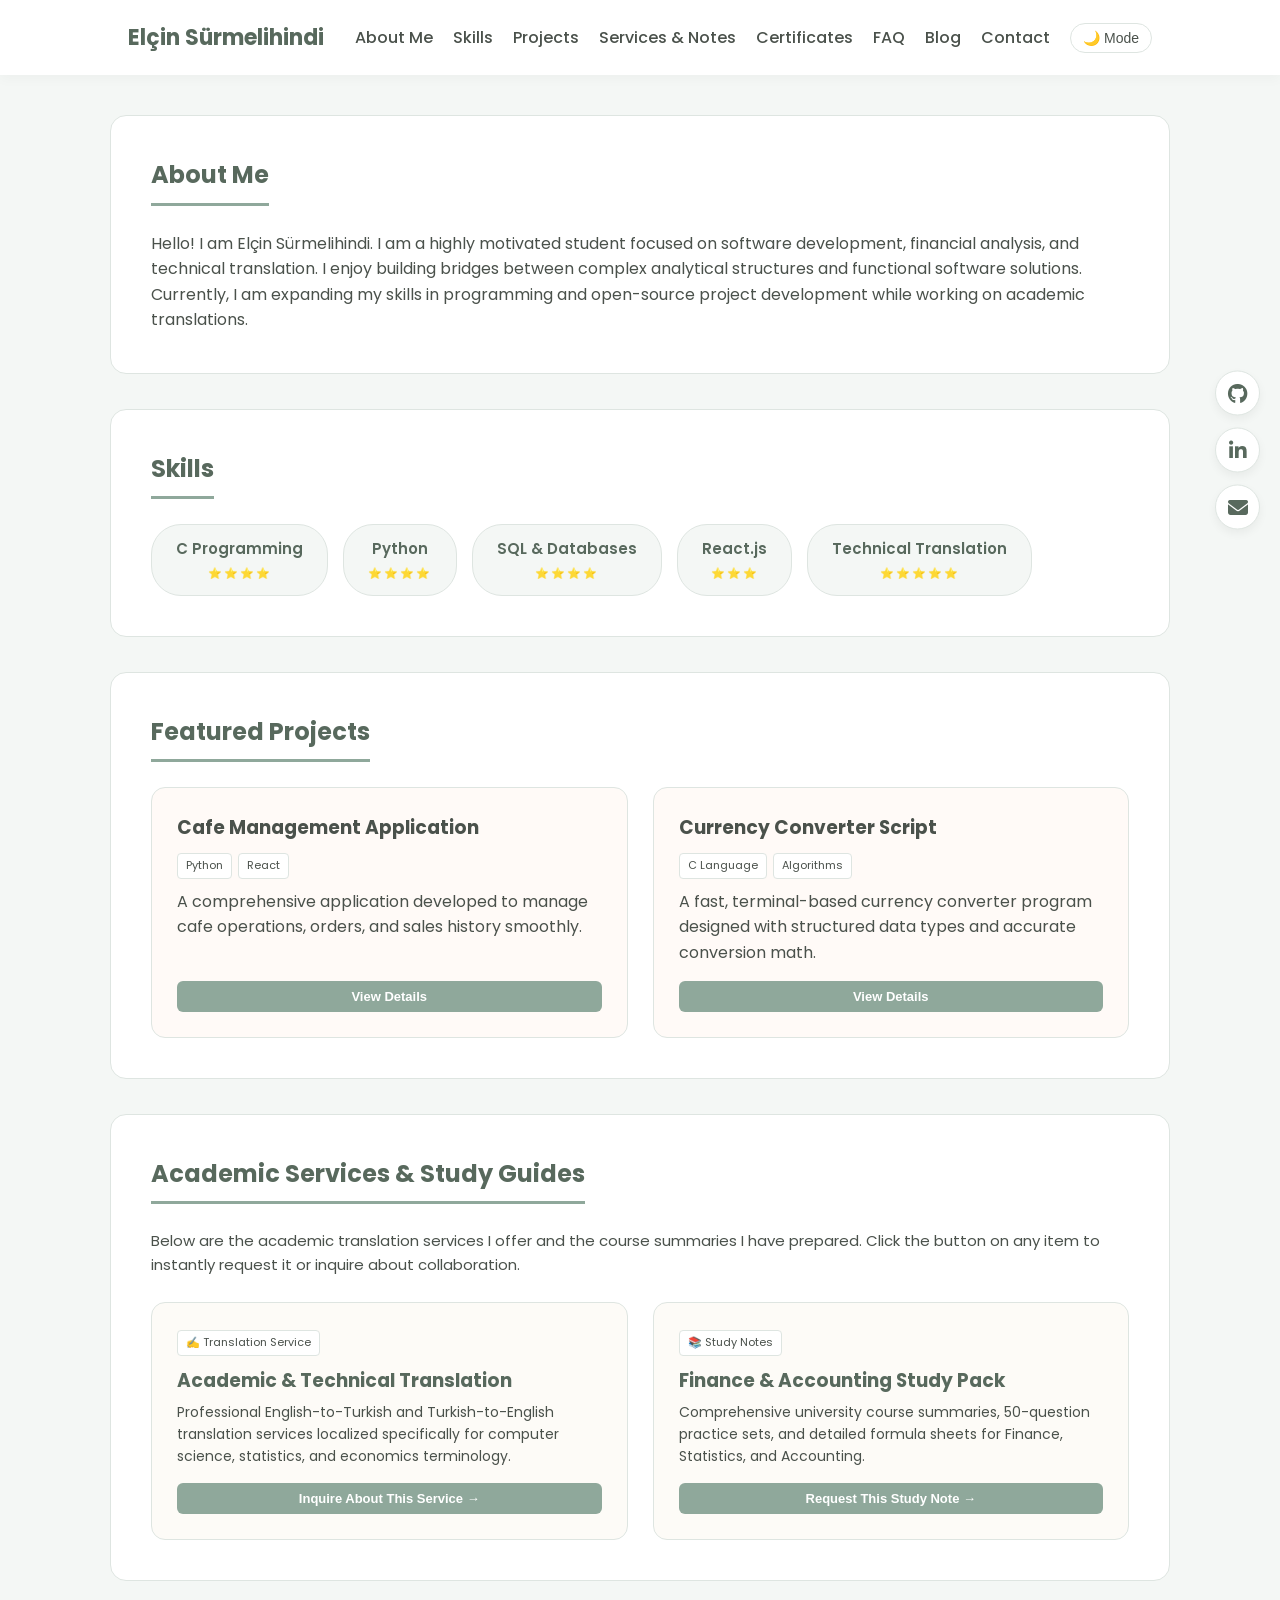
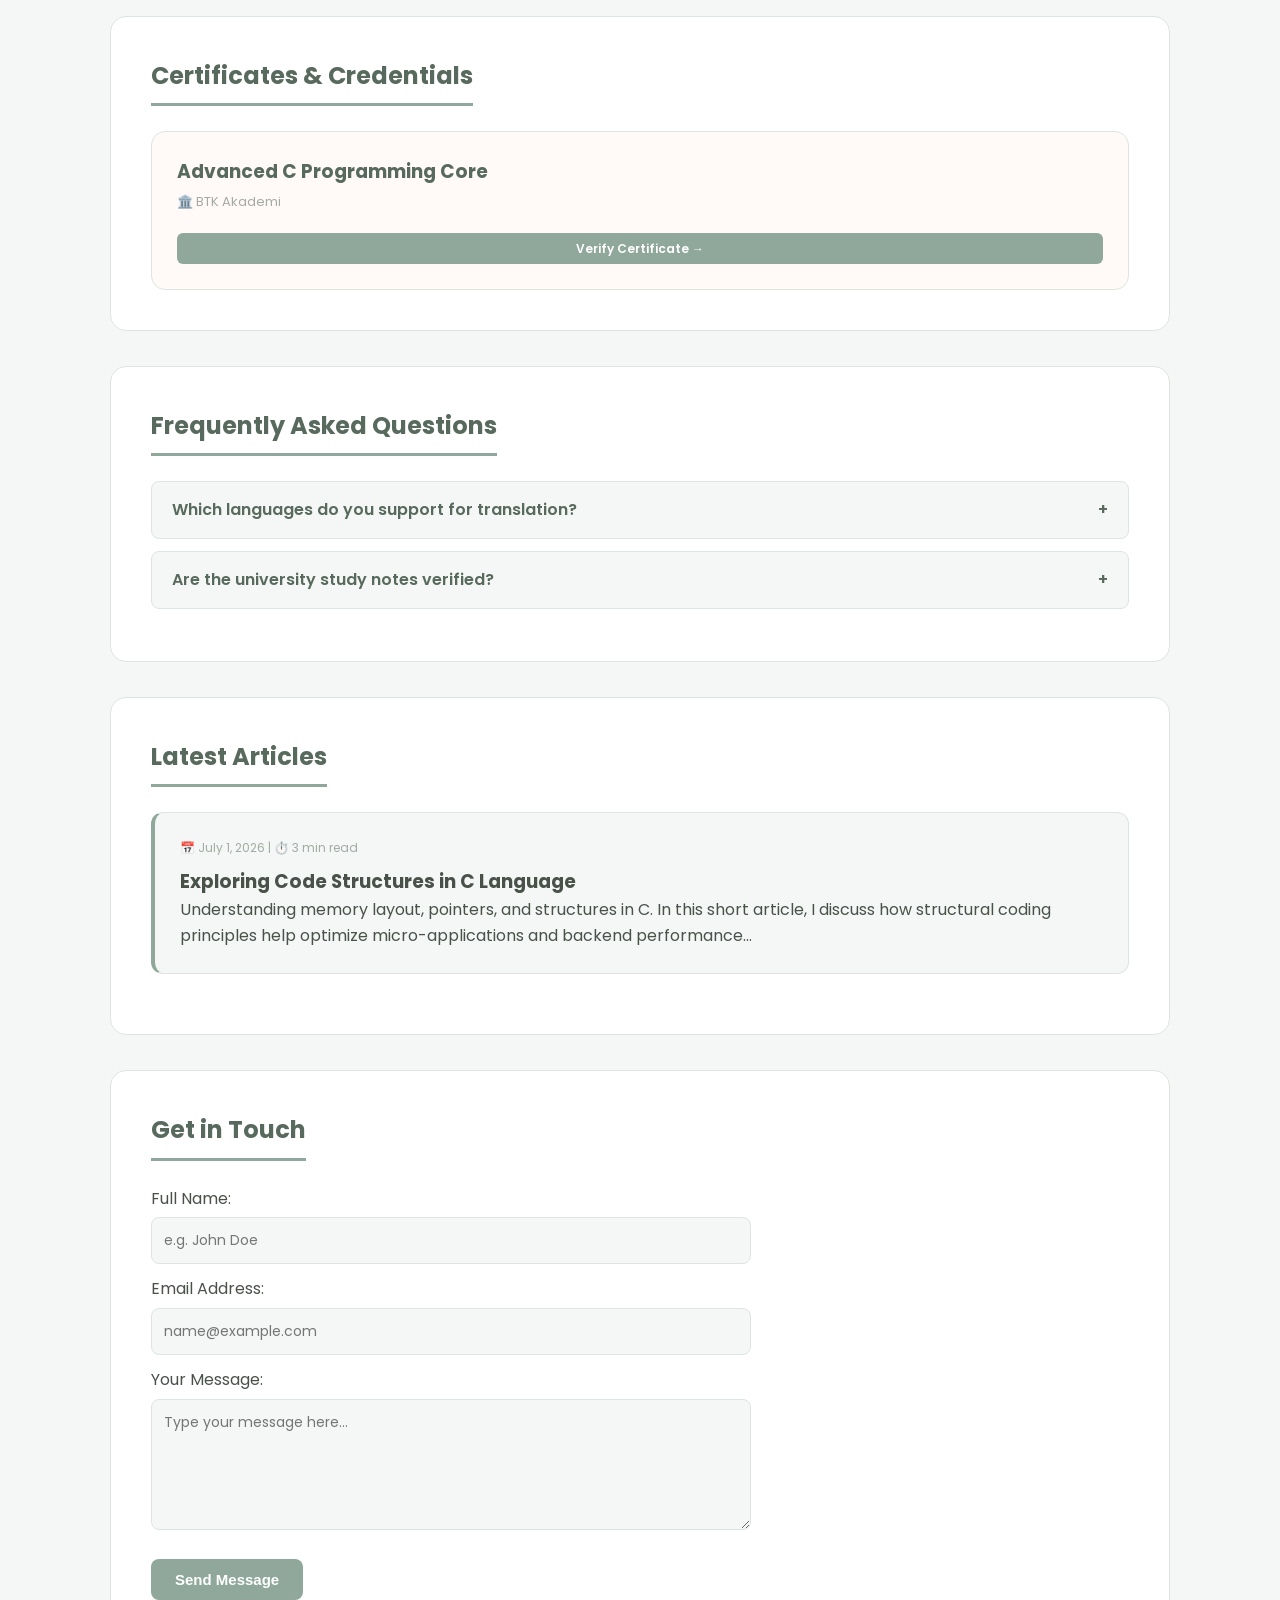
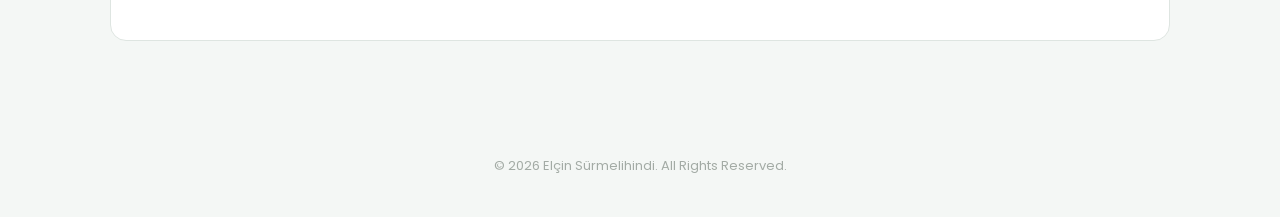
==== index.html @ 61185720 "Add files via upload" ====
<!DOCTYPE html>
<html lang="en">
<head>
    <meta charset="UTF-8">
    <meta name="viewport" content="width=device-width, initial-scale=1.0">
    <title>Elçin Sürmelihindi | Professional Portfolio</title>
    <link rel="stylesheet" href="https://cdnjs.cloudflare.com/ajax/libs/font-awesome/6.4.0/css/all.min.css">
    <link rel="stylesheet" href="style.css">
</head>
<body>

    <!-- 🌐 STICKY FLOATING SOCIAL BAR -->
    <div class="sticky-social-bar">
        <a href="https://github.com/eesurmelihindi" target="_blank" class="social-icon-btn" title="GitHub">
            <i class="fab fa-github"></i>
        </a>
        <a href="https://linkedin.com" target="_blank" class="social-icon-btn" title="LinkedIn">
            <i class="fab fa-linkedin-in"></i>
        </a>
        <a href="#contact" class="social-icon-btn" title="Email">
            <i class="fas fa-envelope"></i>
        </a>
    </div>

    <header>
        <h1>Elçin Sürmelihindi</h1>
        <nav>
            <ul>
                <li><a href="#about">About Me</a></li>
                <li><a href="#skills">Skills</a></li>
                <li><a href="#portfolio">Projects</a></li>
                <li><a href="#academic-services">Services & Notes</a></li>
                <li><a href="#certificates">Certificates</a></li>
                <li><a href="#faq">FAQ</a></li>
                <li><a href="#blog">Blog</a></li>
                <li><a href="#contact">Contact</a></li>
                <li><button id="themeToggle" class="theme-toggle-btn">🌙 Mode</button></li>
            </ul>
        </nav>
    </header>

    <main>
        <!-- ABOUT ME -->
        <section id="about">
            <h2>About Me</h2>
            <p>
                Hello! I am Elçin Sürmelihindi. I am a highly motivated student focused on software development, financial analysis, and technical translation. I enjoy building bridges between complex analytical structures and functional software solutions. Currently, I am expanding my skills in programming and open-source project development while working on academic translations.
            </p>
        </section>

        <!-- SKILLS -->
        <section id="skills">
            <h2>Skills</h2>
            <div class="skills-container">
                <div class="skill-card"><span>C Programming</span><span style="display:block; font-size: 11px; margin-top: 4px; letter-spacing: 2px;">⭐⭐⭐⭐</span></div>
                <div class="skill-card"><span>Python</span><span style="display:block; font-size: 11px; margin-top: 4px; letter-spacing: 2px;">⭐⭐⭐⭐</span></div>
                <div class="skill-card"><span>SQL & Databases</span><span style="display:block; font-size: 11px; margin-top: 4px; letter-spacing: 2px;">⭐⭐⭐⭐</span></div>
                <div class="skill-card"><span>React.js</span><span style="display:block; font-size: 11px; margin-top: 4px; letter-spacing: 2px;">⭐⭐⭐</span></div>
                <div class="skill-card"><span>Technical Translation</span><span style="display:block; font-size: 11px; margin-top: 4px; letter-spacing: 2px;">⭐⭐⭐⭐⭐</span></div>
            </div>
        </section>

        <!-- PROJECTS (REAL & STATIC) -->
        <section id="portfolio">
            <h2>Featured Projects</h2>
            <div class="portfolio-grid">
                
                <!-- PROJECT 1: CAFE MANAGEMENT -->
                <div class="project-card">
                    <div>
                        <h3>Cafe Management Application</h3>
                        <div class="project-tags">
                            <span class="tag">Python</span>
                            <span class="tag">React</span>
                        </div>
                        <p>A comprehensive application developed to manage cafe operations, orders, and sales history smoothly.</p>
                    </div>
                    <button class="view-btn" onclick="openProjectDetails('Cafe Management Application', 'This project is a full-stack cafe management system (kafe_proje). It tracks live table orders, processes billing, and generates daily sales reports using React for the interface and Python for the logic.', 'Python, React', 'https://github.com/eesurmelihindi')">View Details</button>
                </div>

                <!-- PROJECT 2: CURRENCY CONVERTER -->
                <div class="project-card">
                    <div>
                        <h3>Currency Converter Script</h3>
                        <div class="project-tags">
                            <span class="tag">C Language</span>
                            <span class="tag">Algorithms</span>
                        </div>
                        <p>A fast, terminal-based currency converter program designed with structured data types and accurate conversion math.</p>
                    </div>
                    <button class="view-btn" onclick="openProjectDetails('Currency Converter Script', 'A pure C application created to handle currency exchange conversions efficiently. It processes user requests with high statistical accuracy using clear algorithmic logic.', 'C Language, Algorithms', 'https://github.com/eesurmelihindi')">View Details</button>
                </div>

                <!-- 💡 NEW PROJECTS CAN BE ADDED RIGHT HERE BY COPY-PASTING A CARD -->

            </div>
        </section>

        <!-- ACADEMIC SERVICES & STUDY NOTES -->
        <section id="academic-services">
            <h2>Academic Services & Study Guides</h2>
            <p style="margin-bottom: 25px; color: var(--text-color); font-size: 15px;">
                Below are the academic translation services I offer and the course summaries I have prepared. Click the button on any item to instantly request it or inquire about collaboration.
            </p>
            <div class="services-grid">
                
                <!-- SERVICE 1 -->
                <div class="service-card">
                    <div>
                        <span class="tag" style="background:var(--card-bg); margin-bottom:10px; display:inline-block;">✍️ Translation Service</span>
                        <h3>Academic & Technical Translation</h3>
                        <p style="font-size:14px; margin-top:5px;">Professional English-to-Turkish and Turkish-to-English translation services localized specifically for computer science, statistics, and economics terminology.</p>
                    </div>
                    <button class="view-btn" onclick="requestService('Academic & Technical Translation', 'translation')">Inquire About This Service →</button>
                </div>

                <!-- SERVICE 2 -->
                <div class="service-card">
                    <div>
                        <span class="tag" style="background:var(--card-bg); margin-bottom:10px; display:inline-block;">📚 Study Notes</span>
                        <h3>Finance & Accounting Study Pack</h3>
                        <p style="font-size:14px; margin-top:5px;">Comprehensive university course summaries, 50-question practice sets, and detailed formula sheets for Finance, Statistics, and Accounting.</p>
                    </div>
                    <button class="view-btn" onclick="requestService('Finance & Accounting Study Pack', 'notes')">Request This Study Note →</button>
                </div>

            </div>
        </section>

        <!-- CERTIFICATES -->
        <section id="certificates">
            <h2>Certificates & Credentials</h2>
            <div class="certificates-grid">
                <div class="cert-card">
                    <div>
                        <h3>Advanced C Programming Core</h3>
                        <div class="cert-info">🏛️ BTK Akademi</div>
                    </div>
                    <a href="https://github.com" target="_blank" class="action-link" style="font-size:12px; padding:6px 12px; margin-top:10px;">Verify Certificate →</a>
                </div>
            </div>
        </section>

        <!-- FAQ SECTION -->
        <section id="faq">
            <h2>Frequently Asked Questions</h2>
            <div class="faq-container">
                <div class="faq-item">
                    <div class="faq-question" onclick="toggleFaq(this)">
                        <span>Which languages do you support for translation?</span>
                        <span class="faq-icon">+</span>
                    </div>
                    <div class="faq-answer">
                        I specialize in academic and technical translations between English and Turkish, ensuring proper terminology for reports, summaries, and code localization.
                    </div>
                </div>
                <div class="faq-item">
                    <div class="faq-question" onclick="toggleFaq(this)">
                        <span>Are the university study notes verified?</span>
                        <span class="faq-icon">+</span>
                    </div>
                    <div class="faq-answer">
                        Yes! All study guides and comprehensive 50-question practice sets are thoroughly prepared and cross-referenced directly from official curriculum courses like Finance, Statistics, and History.
                    </div>
                </div>
            </div>
        </section>

        <!-- BLOG SECTION -->
        <section id="blog">
            <h2>Latest Articles</h2>
            <div id="blogContainer">
                
                <!-- BLOG POST 1 -->
                <article>
                    <div class="blog-meta">📅 July 1, 2026 | ⏱️ 3 min read</div>
                    <h3>Exploring Code Structures in C Language</h3>
                    <p>Understanding memory layout, pointers, and structures in C. In this short article, I discuss how structural coding principles help optimize micro-applications and backend performance...</p>
                </article>

                <!-- 💡 NEW BLOG ARTICLES CAN BE ADDED HERE AS AN <article> TO SHOW LIVE TO EVERYONE -->

            </div> 
        </section>

        <!-- CONTACT FORM -->
        <section id="contact">
            <h2>Get in Touch</h2>
            <!-- ⚠️ REMEMBER TO PASTE YOUR REAL FORMSPREE LINK IN THE ACTION BELOW -->
            <form action="https://formspree.io/f/mvzjwzay" method="POST" style="max-width: 600px;">
                <div style="margin-bottom: 12px;">
                    <label>Full Name:</label>
                    <input type="text" name="name" required placeholder="e.g. John Doe">
                </div>
                <div style="margin-bottom: 12px;">
                    <label>Email Address:</label>
                    <input type="email" name="_replyto" required placeholder="name@example.com" style="width:100%; padding:12px; border:1px solid var(--border-color); border-radius:8px; background:var(--bg-color); color:var(--text-color);">
                </div>
                <div style="margin-bottom: 12px;">
                    <label>Your Message:</label>
                    <textarea id="contactMessage" name="message" rows="5" required placeholder="Type your message here..."></textarea>
                </div>
                <button type="submit" style="background-color: var(--accent-color); color: white; border: none; padding: 12px 24px; font-size: 15px; font-weight: 600; border-radius: 8px; cursor: pointer; margin-top: 10px;">Send Message</button>
            </form>
        </section>
    </main>

    <!-- POP-UP MODAL CONTAINER -->
    <div id="projectModal" class="modal">
        <div class="modal-content">
            <span class="close-modal" id="closeModal">&times;</span>
            <h2 id="modalTitle" style="border:none; margin-bottom:10px;">Project Title</h2>
            <div id="modalTags" class="project-tags" style="margin-bottom:15px;"></div>
            <p id="modalDesc" style="margin-bottom:20px; white-space: pre-wrap;">Description...</p>
            <div id="modalLinkContainer"></div>
        </div>
    </div>

    <footer>
        <p>&copy; 2026 Elçin Sürmelihindi. All Rights Reserved.</p>
    </footer>

    <script>
        // Theme Engine
        const themeToggle = document.getElementById('themeToggle');
        if (localStorage.getItem('theme') === 'dark') {
            document.documentElement.setAttribute('data-theme', 'dark');
            themeToggle.innerText = "☀️ Mode";
        }
        themeToggle.addEventListener('click', () => {
            let currentTheme = document.documentElement.getAttribute('data-theme');
            if (currentTheme === 'dark') {
                document.documentElement.removeAttribute('data-theme');
                localStorage.setItem('theme', 'light');
                themeToggle.innerText = "🌙 Mode";
            } else {
                document.documentElement.setAttribute('data-theme', 'dark');
                localStorage.setItem('theme', 'dark');
                themeToggle.innerText = "☀️ Mode";
            }
        });

        // FAQ Toggle Engine
        window.toggleFaq = function(element) { element.parentElement.classList.toggle('active'); };

        // Contact Form Autofiller & Scroll
        window.requestService = function(title, type) {
            const messageInput = document.getElementById('contactMessage');
            if (type === 'translation') {
                messageInput.value = `Hi Elçin,\n\nI am reaching out regarding your professional translation service: "${title}". I would like to get more information about availability and collaboration details.`;
            } else {
                messageInput.value = `Hi Elçin,\n\nI am interested in your university study notes for "${title}". Could you please share the access details or the study set file with me?`;
            }
            document.getElementById('contact').scrollIntoView({ behavior: 'smooth' });
        };

        // Modal View Details Trigger
        window.openProjectDetails = function(title, desc, tech, link) {
            document.getElementById('modalTitle').innerText = title;
            document.getElementById('modalDesc').innerText = desc;
            document.getElementById('modalTags').innerHTML = tech ? tech.split(',').map(t => `<span class="tag">${t.trim()}</span>`).join('') : '';
            document.getElementById('modalLinkContainer').innerHTML = link ? `<a href="${link}" target="_blank" class="action-link">View Source on GitHub →</a>` : '';
            document.getElementById('projectModal').style.display = 'flex';
        };

        document.getElementById('closeModal').onclick = function() { document.getElementById('projectModal').style.display = 'none'; };
        window.onclick = function(e) { if (e.target === document.getElementById('projectModal')) { document.getElementById('projectModal').style.display = 'none'; } };
    </script>
</body>
</html>
---- style.css ----
/* ==========================================
   1. GLOBAL STYLES & VARIABLES
   ========================================== */
   @import url('https://fonts.googleapis.com/css2?family=Poppins:wght@300;400;500;600;700&display=swap');

   :root {
       --bg-color: #f4f7f5;
       --card-bg: #ffffff;
       --text-color: #4a514b;
       --title-color: #58695d;
       --accent-color: #8fa89b;
       --accent-hover: #769284;
       --project-bg: #fffaf7;
       --services-bg: #fdfbf7;
       --border-color: #dee5e1;
   }
   
   [data-theme="dark"] {
       --bg-color: #1e2522;
       --card-bg: #2a332f;
       --text-color: #cbd5ce;
       --title-color: #e2ede6;
       --accent-color: #8fa89b;
       --accent-hover: #a3bfae;
       --project-bg: #332d29;
       --services-bg: #2e2a26;
       --border-color: #3d4a43;
   }
   
   * { margin: 0; padding: 0; box-sizing: border-box; }
   
   body {
       font-family: 'Poppins', sans-serif;
       background-color: var(--bg-color);
       color: var(--text-color);
       line-height: 1.6;
       transition: background-color 0.3s, color 0.3s;
   }
   
   a { text-decoration: none; color: inherit; }
   
   /* ==========================================
      2. HEADER & NAVIGATION
      ========================================== */
   header {
       background-color: var(--card-bg);
       padding: 20px 10%;
       display: flex;
       justify-content: space-between;
       align-items: center;
       box-shadow: 0 4px 12px rgba(0,0,0,0.03);
       position: sticky;
       top: 0;
       z-index: 100;
   }
   
   header h1 { font-size: 22px; font-weight: 700; color: var(--title-color); }
   
   nav ul { display: flex; list-style: none; align-items: center; gap: 20px; }
   nav ul li a { font-weight: 500; color: var(--text-color); transition: all 0.3s ease; }
   nav ul li a:hover { color: var(--accent-color); }
   
   .theme-toggle-btn {
       background: none;
       border: 1px solid var(--border-color);
       padding: 6px 12px;
       border-radius: 20px;
       cursor: pointer;
       color: var(--text-color);
       font-size: 14px;
       transition: all 0.2s;
   }
   
   /* ==========================================
      3. MAIN LAYOUT
      ========================================== */
   main { max-width: 1100px; margin: 0 auto; padding: 40px 20px; }
   
   section {
       background: var(--card-bg);
       padding: 40px;
       margin-bottom: 35px;
       border-radius: 16px;
       border: 1px solid var(--border-color);
   }
   
   section h2 {
       font-size: 24px;
       color: var(--title-color);
       margin-bottom: 25px;
       border-bottom: 3px solid var(--accent-color);
       padding-bottom: 8px;
       display: inline-block;
   }
   
   /* ==========================================
      4. SKILLS (FLEXBOX)
      ========================================== */
   .skills-container { display: flex; flex-wrap: wrap; gap: 15px; }
   .skill-card {
       background-color: var(--bg-color);
       color: var(--title-color);
       padding: 12px 24px;
       border-radius: 30px;
       font-weight: 600;
       font-size: 15px;
       border: 1px solid var(--border-color);
       text-align: center;
   }
   
   /* ==========================================
      5. GRID LAYOUTS (PORTFOLIO, CERTS, SERVICES)
      ========================================== */
   .portfolio-grid, .certificates-grid, .services-grid {
       display: grid;
       grid-template-columns: repeat(auto-fit, minmax(280px, 1fr));
       gap: 25px;
   }
   
   .project-card, .cert-card, .service-card {
       background-color: var(--project-bg);
       border: 1px solid var(--border-color);
       padding: 25px;
       border-radius: 14px;
       display: flex;
       flex-direction: column;
       justify-content: space-between;
       transition: all 0.3s ease;
   }
   
   .service-card { background-color: var(--services-bg); }
   
   .project-card:hover, .cert-card:hover, .service-card:hover {
       transform: translateY(-5px);
       box-shadow: 0 8px 20px rgba(0,0,0,0.05);
   }
   
   .project-tags { display: flex; flex-wrap: wrap; gap: 6px; margin: 10px 0; }
   .tag { font-size: 11px; background: var(--card-bg); padding: 3px 8px; border-radius: 4px; border: 1px solid var(--border-color); }
   
   .cert-card h3, .service-card h3 { color: var(--title-color); margin-bottom: 5px; }
   .cert-info, .service-price { font-size: 13px; color: #a3aba5; margin-bottom: 10px; }
   
   .view-btn, .action-link {
       background-color: var(--accent-color);
       color: white;
       border: none;
       padding: 8px 16px;
       font-size: 13px;
       font-weight: 600;
       border-radius: 6px;
       cursor: pointer;
       transition: background 0.2s;
       display: inline-block;
       text-align: center;
       margin-top: 15px;
   }
   .view-btn:hover, .action-link:hover { background-color: var(--accent-hover); }
   
   /* ==========================================
      6. FAQ BÖLÜMÜ (ACCORDION)
      ========================================== */
   .faq-item {
       background-color: var(--bg-color);
       border: 1px solid var(--border-color);
       border-radius: 8px;
       margin-bottom: 12px;
       overflow: hidden;
   }
   .faq-question {
       padding: 15px 20px;
       font-weight: 600;
       color: var(--title-color);
       cursor: pointer;
       display: flex;
       justify-content: space-between;
       align-items: center;
       user-select: none;
   }
   .faq-answer {
       padding: 0 20px;
       max-height: 0;
       overflow: hidden;
       transition: max-height 0.3s ease, padding 0.3s ease;
       font-size: 14px;
       border-top: 0 solid var(--border-color);
   }
   .faq-item.active .faq-answer {
       padding: 15px 20px;
       max-height: 200px;
       border-top: 1px solid var(--border-color);
   }
   .faq-icon {
       transition: transform 0.3s ease;
   }
   .faq-item.active .faq-icon {
       transform: rotate(45deg);
   }
   
   /* ==========================================
      7. STICKY FLOATING SOCIAL BAR
      ========================================== */
   .sticky-social-bar {
       position: fixed;
       right: 20px;
       top: 50%;
       transform: translateY(-50%);
       display: flex;
       flex-direction: column;
       gap: 12px;
       z-index: 500;
   }
   .social-icon-btn {
       background-color: var(--card-bg);
       border: 1px solid var(--border-color);
       color: var(--title-color);
       width: 45px;
       height: 45px;
       border-radius: 50%;
       display: flex;
       justify-content: center;
       align-items: center;
       font-weight: 700;
       font-size: 14px;
       box-shadow: 0 4px 10px rgba(0,0,0,0.05);
       transition: all 0.3s ease;
   }
   .social-icon-btn:hover {
       background-color: var(--accent-color);
       color: white;
       transform: scale(1.1);
   }
   
   /* ==========================================
      8. BLOG SECTION
      ========================================== */
   #blogContainer article {
       background: var(--bg-color);
       padding: 25px;
       border-radius: 12px;
       margin-bottom: 20px;
       border-left: 4px solid var(--accent-color);
       border-top: 1px solid var(--border-color);
       border-right: 1px solid var(--border-color);
       border-bottom: 1px solid var(--border-color);
   }
   .blog-meta { font-size: 12px; color: #a3aba5; margin-bottom: 10px; }
   
   /* ==========================================
      9. MODAL (POP-UP) DESIGN
      ========================================== */
   .modal {
       display: none;
       position: fixed;
       top: 0; left: 0; width: 100%; height: 100%;
       background-color: rgba(0, 0, 0, 0.4);
       backdrop-filter: blur(4px);
       z-index: 1000;
       justify-content: center; align-items: center;
   }
   
   .modal-content {
       background-color: var(--card-bg);
       padding: 35px;
       border-radius: 16px;
       max-width: 600px;
       width: 90%;
       border: 1px solid var(--border-color);
       position: relative;
       animation: modalAnim 0.3s ease;
   }
   
   @keyframes modalAnim {
       from { transform: translateY(-20px); opacity: 0; }
       to { transform: translateY(0); opacity: 1; }
   }
   
   .close-modal {
       position: absolute;
       top: 15px; right: 20px;
       font-size: 24px;
       cursor: pointer;
       color: var(--text-color);
   }
   .close-modal:hover { color: #d99a91; }
   
   /* ==========================================
      10. FORMS & INPUTS
      ========================================== */
   form input, form textarea, form select {
       width: 100%; padding: 12px;
       border: 1px solid var(--border-color);
       border-radius: 8px; font-family: inherit; font-size: 14px;
       background-color: var(--bg-color); color: var(--text-color); margin-top: 6px;
   }
   
   /* ==========================================
      11. RESPONSIVE & FOOTER
      ========================================== */
   @media (max-width: 768px) {
       header { flex-direction: column; gap: 15px; padding: 15px; }
       nav ul { gap: 12px; flex-wrap: wrap; justify-content: center; }
       .sticky-social-bar {
           position: static;
           flex-direction: row;
           justify-content: center;
           transform: none;
           margin-top: 20px;
       }
   }
   footer { text-align: center; padding: 40px; color: #a3aba5; font-size: 13px; }
   .social-icon-btn i {
    font-size: 20px;
    display: flex;
    align-items: center;
    justify-content: center;
}
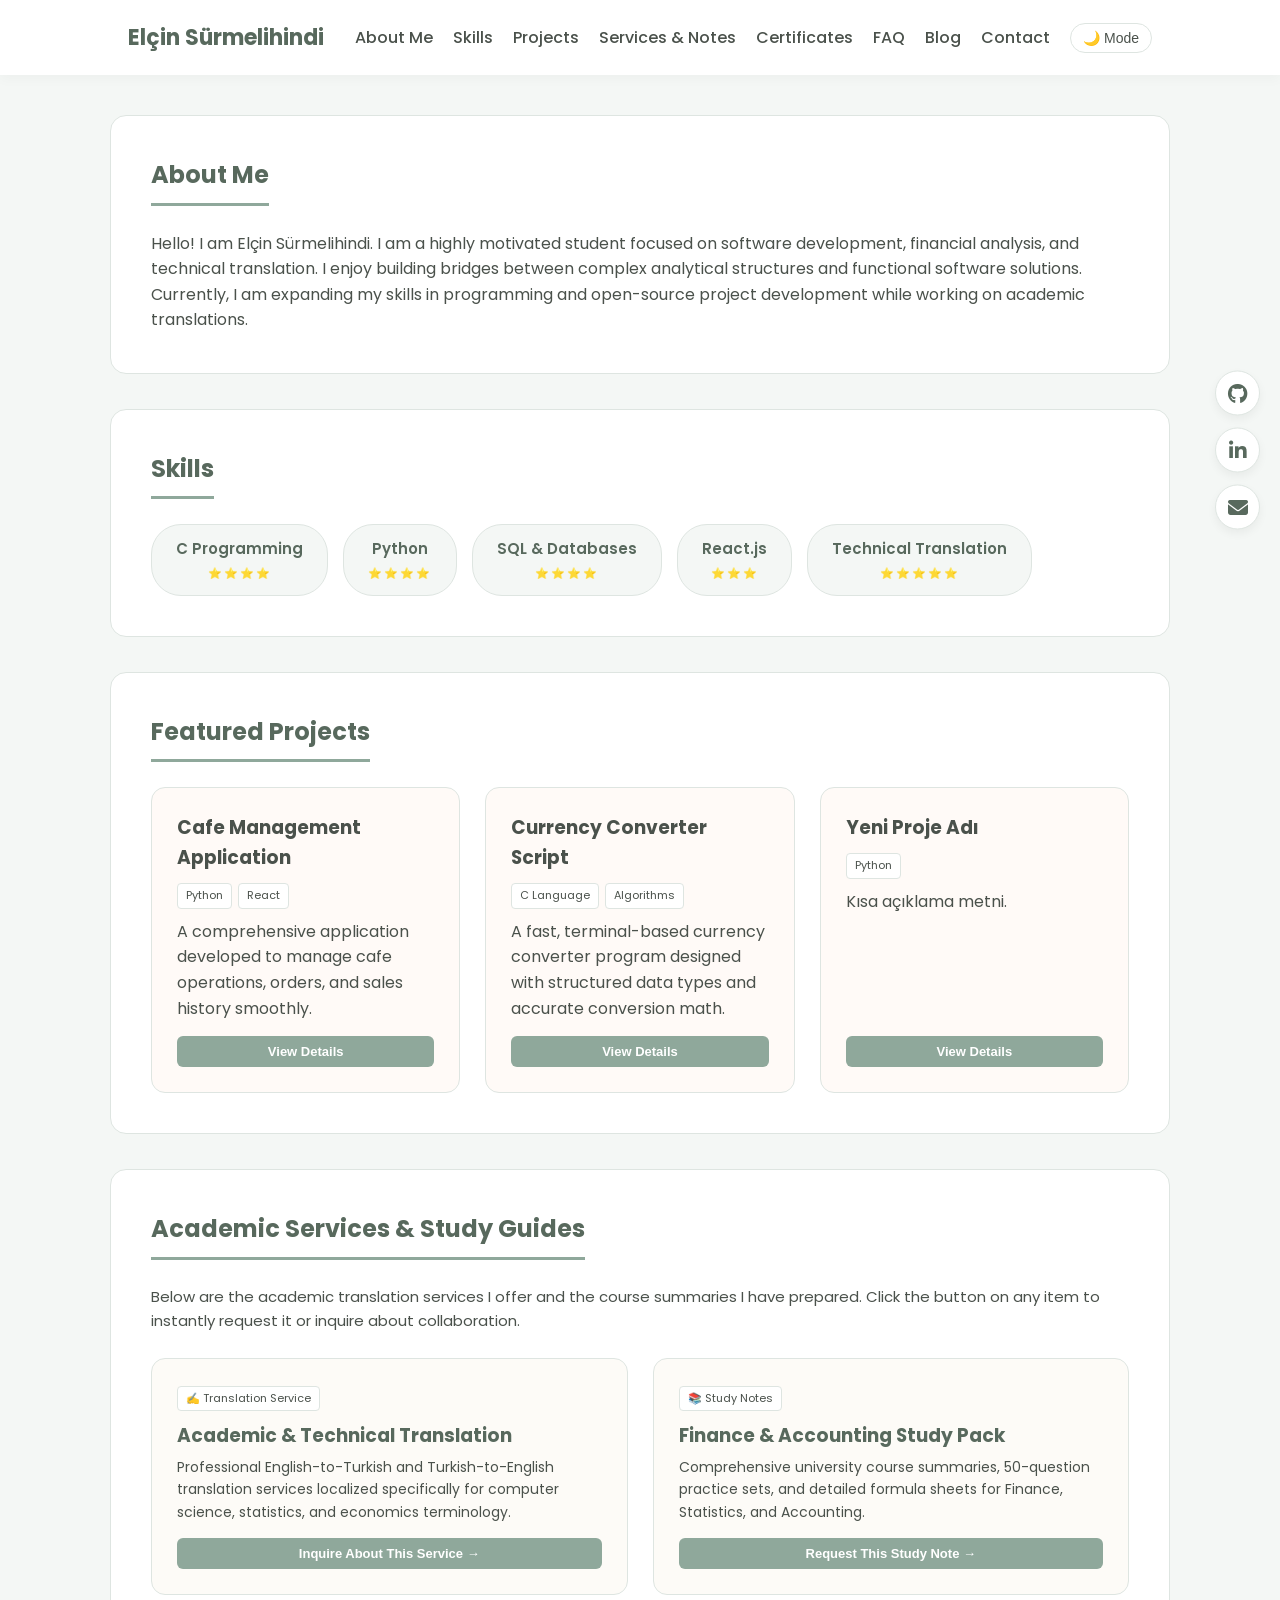
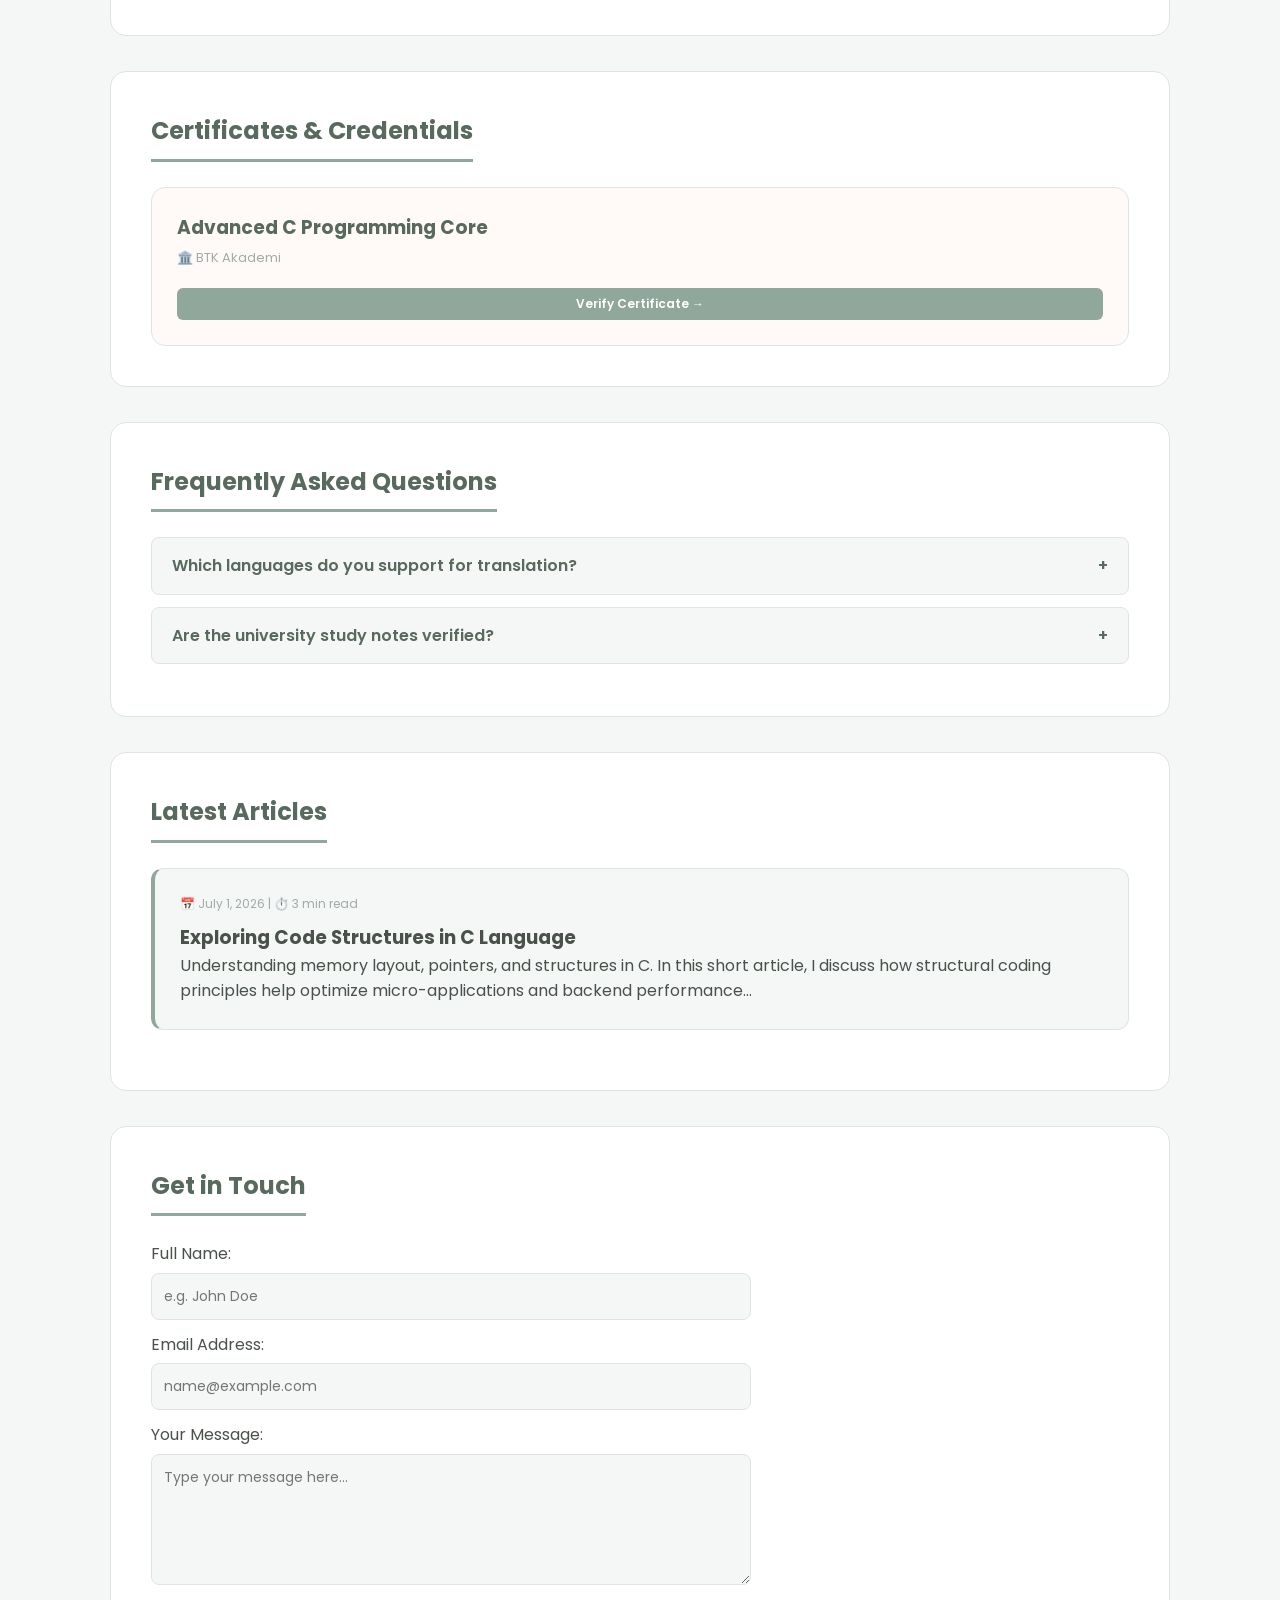
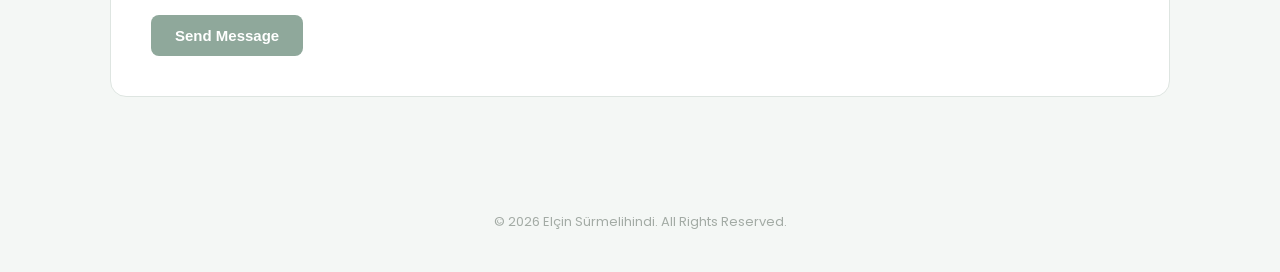
==== commit 0a0e1587: "Update index.html" ====
--- a/index.html
+++ b/index.html
@@ -92,7 +92,16 @@
                 </div>
 
                 <!-- 💡 NEW PROJECTS CAN BE ADDED RIGHT HERE BY COPY-PASTING A CARD -->
-
+<div class="project-card">
+    <div>
+        <h3>Yeni Proje Adı</h3>
+        <div class="project-tags">
+            <span class="tag">Python</span>
+        </div>
+        <p>Kısa açıklama metni.</p>
+    </div>
+    <button class="view-btn" onclick="openProjectDetails('Yeni Proje Adı', 'Uzun detay açıklaması.', 'Python', 'GitHub Linkin')">View Details</button>
+</div>
             </div>
         </section>
 
@@ -267,4 +276,4 @@
         window.onclick = function(e) { if (e.target === document.getElementById('projectModal')) { document.getElementById('projectModal').style.display = 'none'; } };
     </script>
 </body>
-</html>+</html>
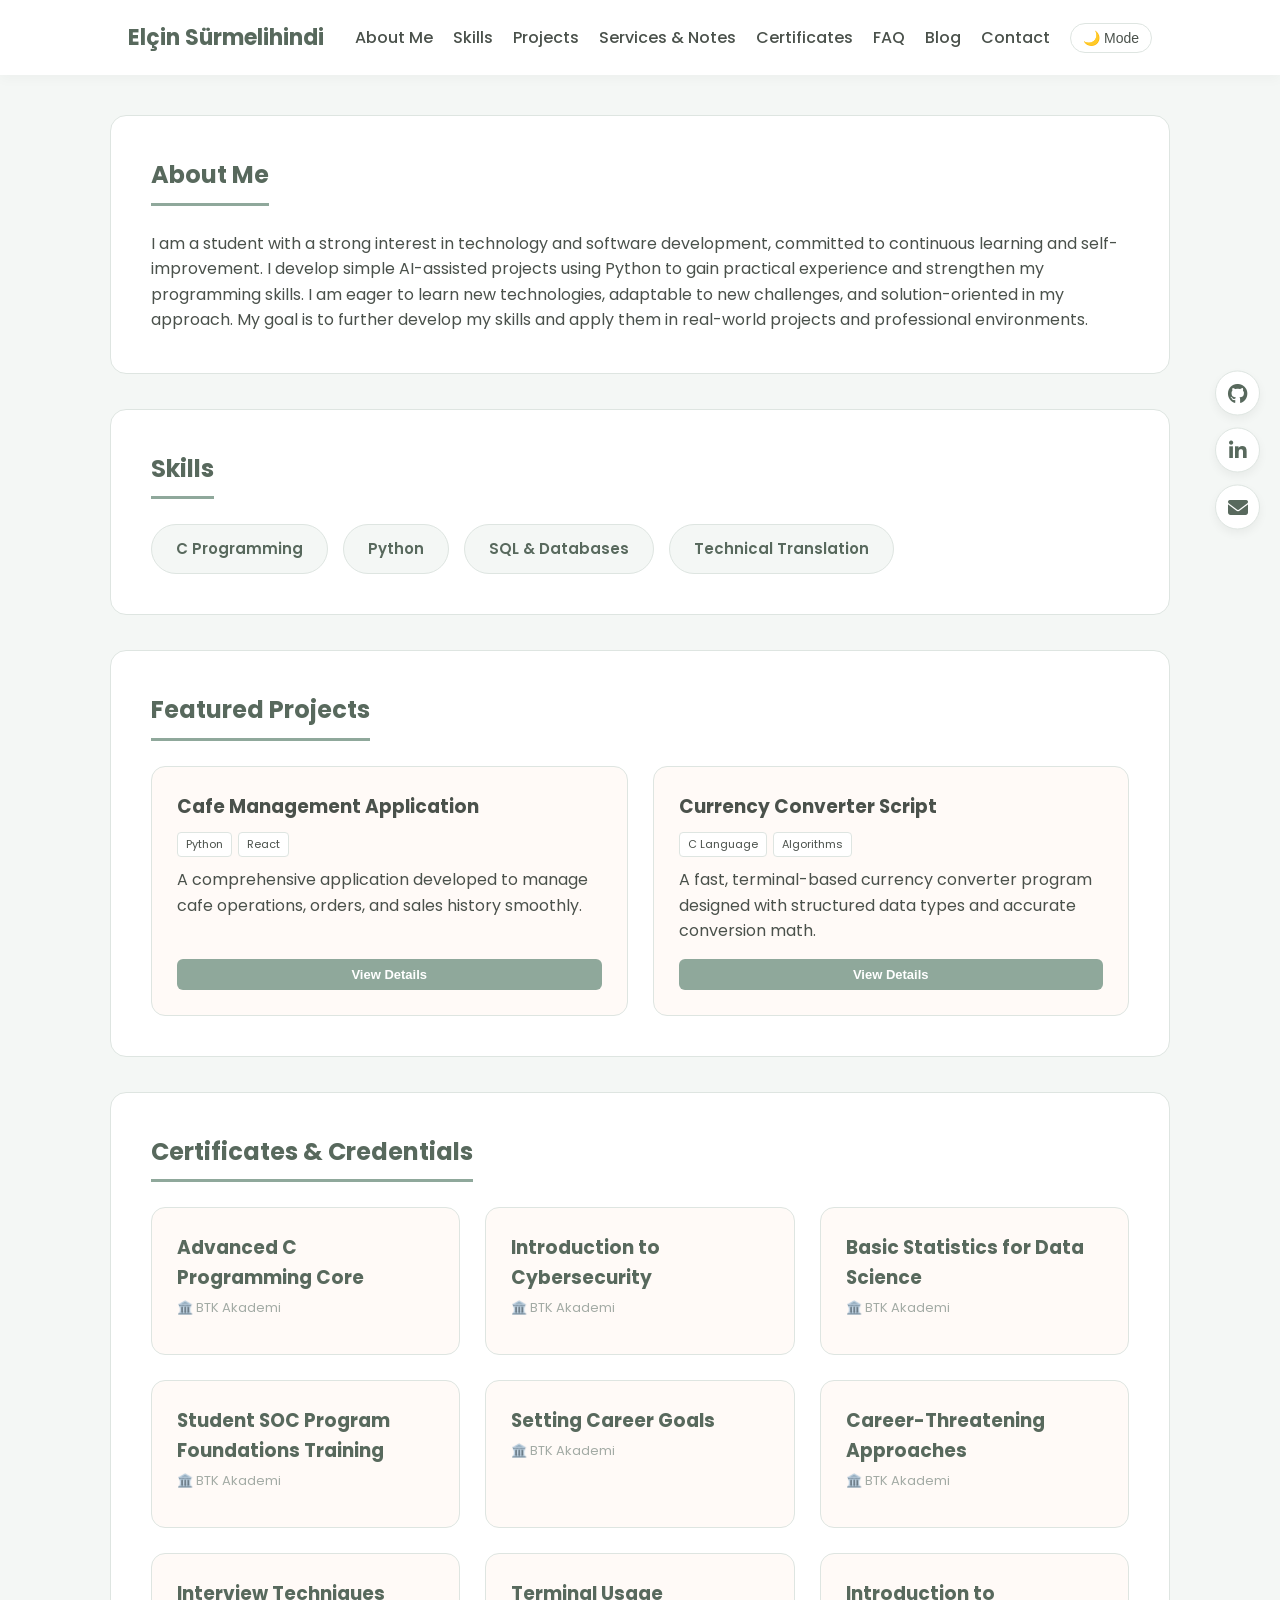
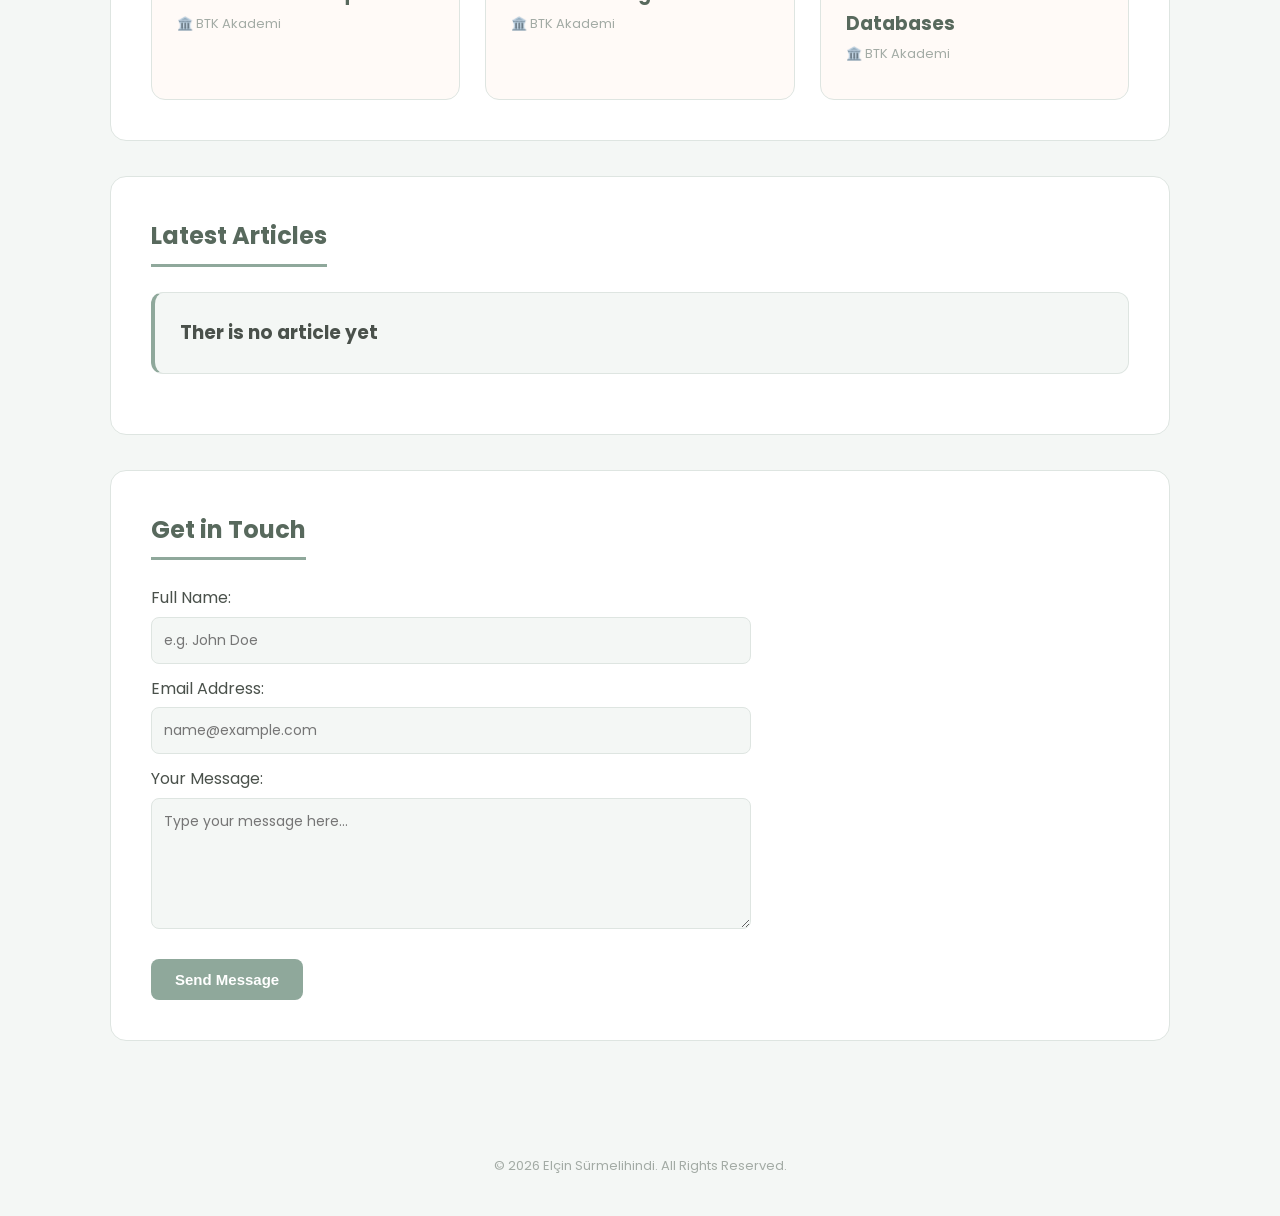
==== commit e2cf14f4: "Add files via upload" ====
--- a/index.html
+++ b/index.html
@@ -21,19 +21,22 @@
             <i class="fas fa-envelope"></i>
         </a>
     </div>
-
     <header>
+        <button id="menuToggle" class="menu-toggle-btn" aria-label="Open Menu">☰</button>
+
         <h1>Elçin Sürmelihindi</h1>
-        <nav>
+
+        <nav id="navMenu">
+            <button id="closeSidebar" class="close-sidebar-btn">&times;</button>
             <ul>
-                <li><a href="#about">About Me</a></li>
-                <li><a href="#skills">Skills</a></li>
-                <li><a href="#portfolio">Projects</a></li>
-                <li><a href="#academic-services">Services & Notes</a></li>
-                <li><a href="#certificates">Certificates</a></li>
-                <li><a href="#faq">FAQ</a></li>
-                <li><a href="#blog">Blog</a></li>
-                <li><a href="#contact">Contact</a></li>
+                <li><a href="#about" onclick="closeMobileMenu()">About Me</a></li>
+                <li><a href="#skills" onclick="closeMobileMenu()">Skills</a></li>
+                <li><a href="#portfolio" onclick="closeMobileMenu()">Projects</a></li>
+                <li><a href="#academic-services" onclick="closeMobileMenu()">Services & Notes</a></li>
+                <li><a href="#certificates" onclick="closeMobileMenu()">Certificates</a></li>
+                <li><a href="#faq" onclick="closeMobileMenu()">FAQ</a></li>
+                <li><a href="#blog" onclick="closeMobileMenu()">Blog</a></li>
+                <li><a href="#contact" onclick="closeMobileMenu()">Contact</a></li>
                 <li><button id="themeToggle" class="theme-toggle-btn">🌙 Mode</button></li>
             </ul>
         </nav>
@@ -44,21 +47,29 @@
         <section id="about">
             <h2>About Me</h2>
             <p>
-                Hello! I am Elçin Sürmelihindi. I am a highly motivated student focused on software development, financial analysis, and technical translation. I enjoy building bridges between complex analytical structures and functional software solutions. Currently, I am expanding my skills in programming and open-source project development while working on academic translations.
+                I am a student with a strong interest in technology and software development, committed to continuous learning and self-improvement. I develop simple AI-assisted projects using Python to gain practical experience and strengthen my programming skills. I am eager to learn new technologies, adaptable to new challenges, and solution-oriented in my approach. My goal is to further develop my skills and apply them in real-world projects and professional environments.
             </p>
         </section>
 
+      
         <!-- SKILLS -->
-        <section id="skills">
-            <h2>Skills</h2>
-            <div class="skills-container">
-                <div class="skill-card"><span>C Programming</span><span style="display:block; font-size: 11px; margin-top: 4px; letter-spacing: 2px;">⭐⭐⭐⭐</span></div>
-                <div class="skill-card"><span>Python</span><span style="display:block; font-size: 11px; margin-top: 4px; letter-spacing: 2px;">⭐⭐⭐⭐</span></div>
-                <div class="skill-card"><span>SQL & Databases</span><span style="display:block; font-size: 11px; margin-top: 4px; letter-spacing: 2px;">⭐⭐⭐⭐</span></div>
-                <div class="skill-card"><span>React.js</span><span style="display:block; font-size: 11px; margin-top: 4px; letter-spacing: 2px;">⭐⭐⭐</span></div>
-                <div class="skill-card"><span>Technical Translation</span><span style="display:block; font-size: 11px; margin-top: 4px; letter-spacing: 2px;">⭐⭐⭐⭐⭐</span></div>
-            </div>
-        </section>
+            <section id="skills">
+                <h2>Skills</h2>
+                <div class="skills-container">
+                    <div class="skill-card">
+                        <span>C Programming</span>
+                    </div>
+                    <div class="skill-card">
+                        <span>Python</span>
+                    </div>
+                    <div class="skill-card">
+                        <span>SQL & Databases</span>
+                    </div>
+                    <div class="skill-card">
+                        <span>Technical Translation</span>
+                    </div>
+                </div>
+            </section>
 
         <!-- PROJECTS (REAL & STATIC) -->
         <section id="portfolio">
@@ -92,88 +103,80 @@
                 </div>
 
                 <!-- 💡 NEW PROJECTS CAN BE ADDED RIGHT HERE BY COPY-PASTING A CARD -->
-<div class="project-card">
-    <div>
-        <h3>Yeni Proje Adı</h3>
-        <div class="project-tags">
-            <span class="tag">Python</span>
-        </div>
-        <p>Kısa açıklama metni.</p>
-    </div>
-    <button class="view-btn" onclick="openProjectDetails('Yeni Proje Adı', 'Uzun detay açıklaması.', 'Python', 'GitHub Linkin')">View Details</button>
-</div>
+
             </div>
         </section>
 
-        <!-- ACADEMIC SERVICES & STUDY NOTES -->
-        <section id="academic-services">
-            <h2>Academic Services & Study Guides</h2>
-            <p style="margin-bottom: 25px; color: var(--text-color); font-size: 15px;">
-                Below are the academic translation services I offer and the course summaries I have prepared. Click the button on any item to instantly request it or inquire about collaboration.
-            </p>
-            <div class="services-grid">
-                
-                <!-- SERVICE 1 -->
-                <div class="service-card">
-                    <div>
-                        <span class="tag" style="background:var(--card-bg); margin-bottom:10px; display:inline-block;">✍️ Translation Service</span>
-                        <h3>Academic & Technical Translation</h3>
-                        <p style="font-size:14px; margin-top:5px;">Professional English-to-Turkish and Turkish-to-English translation services localized specifically for computer science, statistics, and economics terminology.</p>
-                    </div>
-                    <button class="view-btn" onclick="requestService('Academic & Technical Translation', 'translation')">Inquire About This Service →</button>
-                </div>
-
-                <!-- SERVICE 2 -->
-                <div class="service-card">
-                    <div>
-                        <span class="tag" style="background:var(--card-bg); margin-bottom:10px; display:inline-block;">📚 Study Notes</span>
-                        <h3>Finance & Accounting Study Pack</h3>
-                        <p style="font-size:14px; margin-top:5px;">Comprehensive university course summaries, 50-question practice sets, and detailed formula sheets for Finance, Statistics, and Accounting.</p>
-                    </div>
-                    <button class="view-btn" onclick="requestService('Finance & Accounting Study Pack', 'notes')">Request This Study Note →</button>
-                </div>
-
-            </div>
-        </section>
+     
 
         <!-- CERTIFICATES -->
         <section id="certificates">
             <h2>Certificates & Credentials</h2>
             <div class="certificates-grid">
+                
                 <div class="cert-card">
                     <div>
                         <h3>Advanced C Programming Core</h3>
                         <div class="cert-info">🏛️ BTK Akademi</div>
                     </div>
-                    <a href="https://github.com" target="_blank" class="action-link" style="font-size:12px; padding:6px 12px; margin-top:10px;">Verify Certificate →</a>
-                </div>
-            </div>
-        </section>
-
-        <!-- FAQ SECTION -->
-        <section id="faq">
-            <h2>Frequently Asked Questions</h2>
-            <div class="faq-container">
-                <div class="faq-item">
-                    <div class="faq-question" onclick="toggleFaq(this)">
-                        <span>Which languages do you support for translation?</span>
-                        <span class="faq-icon">+</span>
-                    </div>
-                    <div class="faq-answer">
-                        I specialize in academic and technical translations between English and Turkish, ensuring proper terminology for reports, summaries, and code localization.
-                    </div>
-                </div>
-                <div class="faq-item">
-                    <div class="faq-question" onclick="toggleFaq(this)">
-                        <span>Are the university study notes verified?</span>
-                        <span class="faq-icon">+</span>
-                    </div>
-                    <div class="faq-answer">
-                        Yes! All study guides and comprehensive 50-question practice sets are thoroughly prepared and cross-referenced directly from official curriculum courses like Finance, Statistics, and History.
-                    </div>
-                </div>
-            </div>
-        </section>
+                </div>
+
+                <div class="cert-card">
+                    <div>
+                        <h3>Introduction to Cybersecurity</h3>
+                        <div class="cert-info">🏛️ BTK Akademi</div>
+                    </div>
+                </div>
+
+                <div class="cert-card">
+                    <div> 
+                        <h3>Basic Statistics for Data Science</h3>
+                        <div class="cert-info">🏛️ BTK Akademi</div>
+                    </div>
+                </div>
+                <div class="cert-card">
+                    <div> 
+                        <h3>Student SOC Program Foundations Training</h3>
+                        <div class="cert-info">🏛️ BTK Akademi</div>
+                    </div>
+                </div>
+                <div class="cert-card">
+                    <div> 
+                        <h3>Setting Career Goals</h3>
+                        <div class="cert-info">🏛️ BTK Akademi</div>
+                    </div>
+                </div>
+                <div class="cert-card">
+                    <div> 
+                        <h3>Career-Threatening Approaches</h3>
+                        <div class="cert-info">🏛️ BTK Akademi</div>
+                    </div>
+                </div>
+                <div class="cert-card">
+                    <div> 
+                        <h3>Interview Techniques</h3>
+                        <div class="cert-info">🏛️ BTK Akademi</div>
+                    </div>
+                </div>
+                <div class="cert-card">
+                    <div> 
+                        <h3>Terminal Usage</h3>
+                        <div class="cert-info">🏛️ BTK Akademi</div>
+                    </div>
+                </div>
+                <div class="cert-card">
+                    <div> 
+                        <h3>Introduction to Databases</h3>
+                        <div class="cert-info">🏛️ BTK Akademi</div>
+                    </div>
+                </div>
+
+
+                </div>
+        </section>
+
+    
+        
 
         <!-- BLOG SECTION -->
         <section id="blog">
@@ -182,9 +185,8 @@
                 
                 <!-- BLOG POST 1 -->
                 <article>
-                    <div class="blog-meta">📅 July 1, 2026 | ⏱️ 3 min read</div>
-                    <h3>Exploring Code Structures in C Language</h3>
-                    <p>Understanding memory layout, pointers, and structures in C. In this short article, I discuss how structural coding principles help optimize micro-applications and backend performance...</p>
+                   
+                    <h3>Ther is no article yet</h3>
                 </article>
 
                 <!-- 💡 NEW BLOG ARTICLES CAN BE ADDED HERE AS AN <article> TO SHOW LIVE TO EVERYONE -->
@@ -230,6 +232,25 @@
     </footer>
 
     <script>
+        // ==================== 📱 MOBİL SİDEBAR MOTORU ====================
+        const navMenu = document.getElementById('navMenu');
+        const menuToggle = document.getElementById('menuToggle');
+        const closeSidebar = document.getElementById('closeSidebar');
+
+        // Menüyü Aç
+        menuToggle.addEventListener('click', () => {
+            navMenu.classList.add('sidebar-active');
+        });
+
+        // Menüyü Kapat
+        closeSidebar.addEventListener('click', () => {
+            navMenu.classList.remove('sidebar-active');
+        });
+
+        // Menü linklerine tıklanınca sidebar otomatik kapansın
+        window.closeMobileMenu = function() {
+            navMenu.classList.remove('sidebar-active');
+        };
         // Theme Engine
         const themeToggle = document.getElementById('themeToggle');
         if (localStorage.getItem('theme') === 'dark') {
@@ -276,4 +297,4 @@
         window.onclick = function(e) { if (e.target === document.getElementById('projectModal')) { document.getElementById('projectModal').style.display = 'none'; } };
     </script>
 </body>
-</html>
+</html>
--- a/style.css
+++ b/style.css
@@ -293,21 +293,87 @@
        border-radius: 8px; font-family: inherit; font-size: 14px;
        background-color: var(--bg-color); color: var(--text-color); margin-top: 6px;
    }
-   
-   /* ==========================================
-      11. RESPONSIVE & FOOTER
-      ========================================== */
+/* ==========================================
+   📱 RESPONSIVE & MOBILE LEFT SIDEBAR SYSTEM
+   ========================================== */
+   .menu-toggle-btn, .close-sidebar-btn { display: none; }
+
    @media (max-width: 768px) {
-       header { flex-direction: column; gap: 15px; padding: 15px; }
-       nav ul { gap: 12px; flex-wrap: wrap; justify-content: center; }
+       /* Header elemanlarını sola doğru hizala */
+       header {
+           justify-content: flex-start !important;
+           gap: 15px; /* Üç çizgi ile isim arasındaki boşluk */
+           padding: 15px 20px;
+       }
+   
+       /* Hamburger Menü Butonunu Göster */
+       .menu-toggle-btn {
+           display: block;
+           background: none;
+           border: none;
+           font-size: 26px;
+           color: var(--title-color);
+           cursor: pointer;
+           padding: 0;
+           margin: 0;
+       }
+   
+       /* Kapatma Çarpı Butonunu Göster */
+       .close-sidebar-btn {
+           display: block;
+           background: none;
+           border: none;
+           font-size: 32px;
+           color: var(--title-color);
+           position: absolute;
+           top: 20px;
+           left: 25px;
+           cursor: pointer;
+       }
+   
+       /* Navigasyon Barını Gizle ve Gizli Sol Sidebar'a Dönüştür */
+       header nav {
+           position: fixed;
+           top: 0;
+           left: -300px;
+           width: 280px;
+           height: 100vh;
+           background-color: var(--card-bg);
+           box-shadow: 5px 0 15px rgba(0,0,0,0.05);
+           padding: 80px 40px;
+           transition: left 0.4s ease;
+           z-index: 999;
+           border-right: 1px solid var(--border-color);
+       }
+   
+       /* Menü Aktif Olduğunda Sidebar Ekranın İçine Soldan Kayarak Gelsin */
+       header nav.sidebar-active {
+           left: 0;
+       }
+   
+       /* Menü Linklerini Alt Alta Sırala */
+       nav ul {
+           flex-direction: column;
+           align-items: flex-start;
+           gap: 25px;
+       }
+   
+       nav ul li a {
+           font-size: 18px;
+           font-weight: 600;
+       }
+   
+       /* Sabit Sosyal Barı Mobilde Alt Kısma Yatay Hizala */
        .sticky-social-bar {
            position: static;
            flex-direction: row;
            justify-content: center;
            transform: none;
            margin-top: 20px;
-       }
-   }
+           gap: 20px;
+       }
+   }
+
    footer { text-align: center; padding: 40px; color: #a3aba5; font-size: 13px; }
    .social-icon-btn i {
     font-size: 20px;
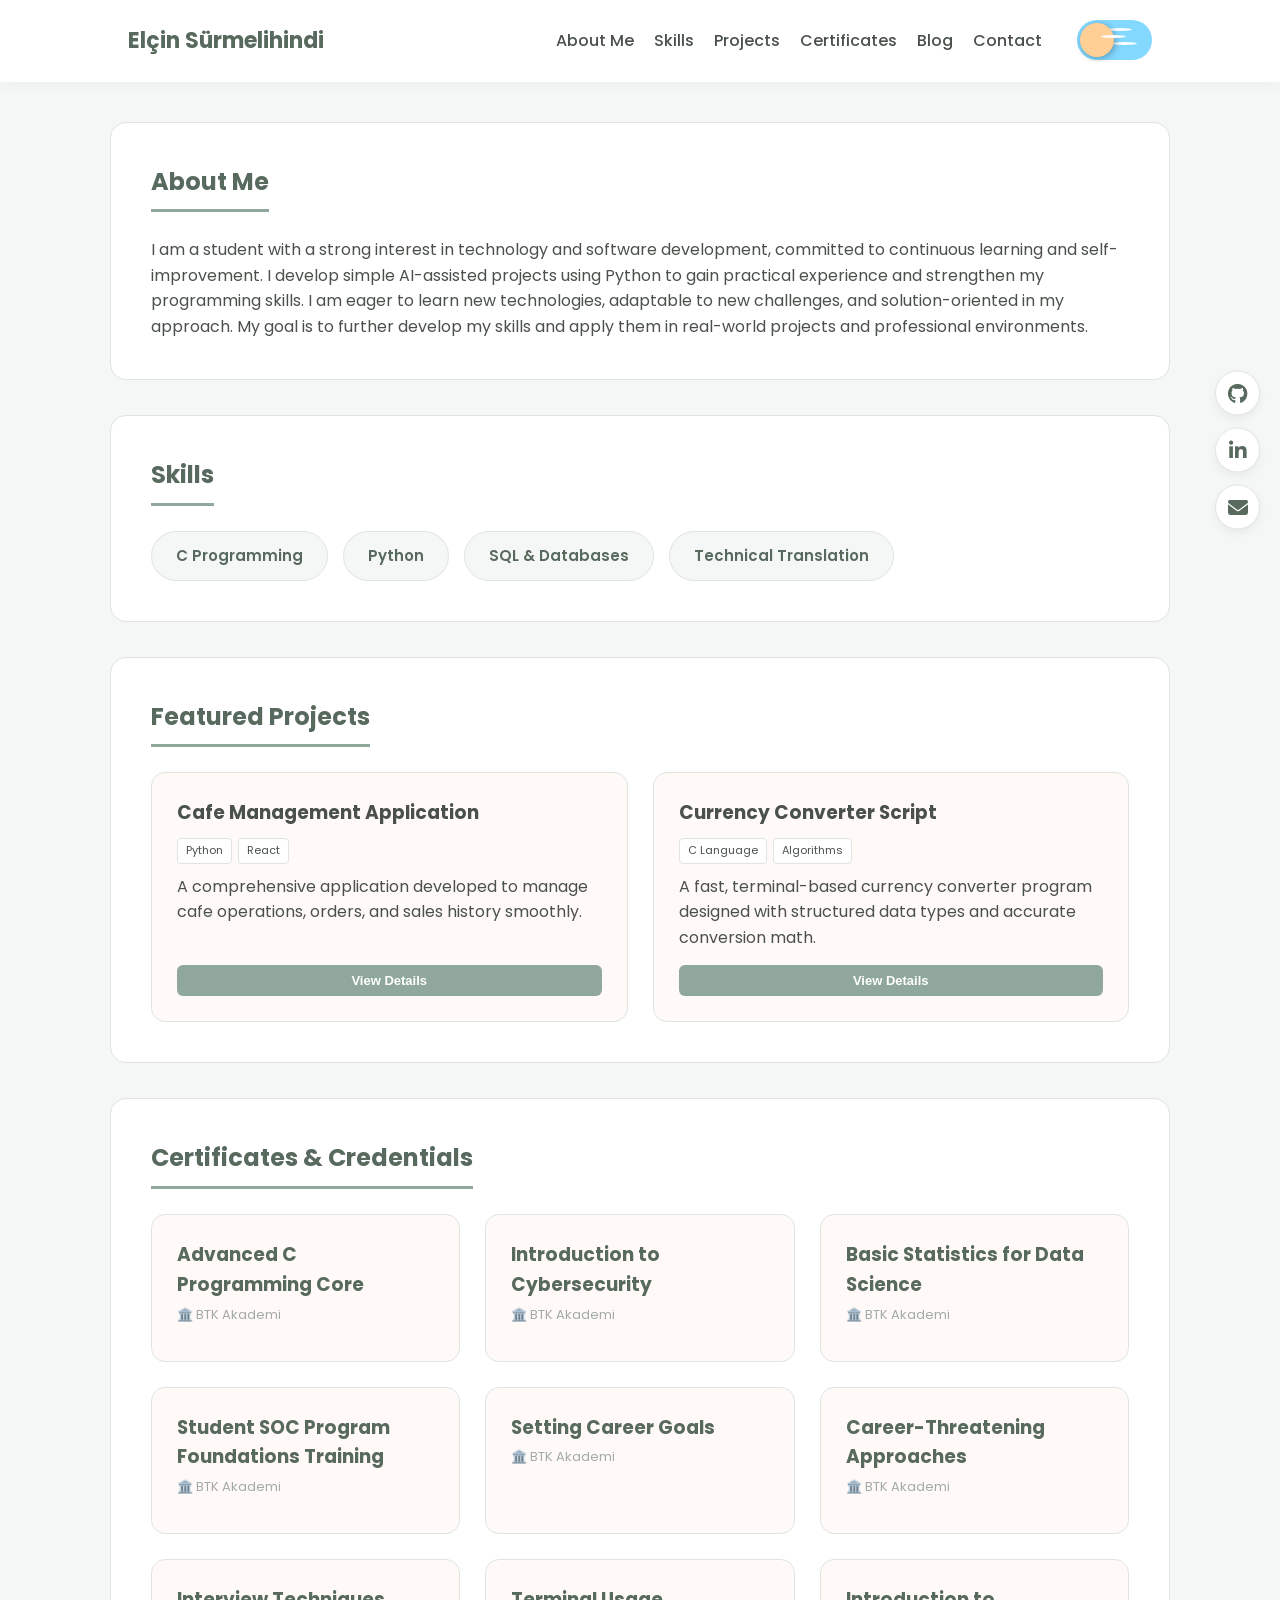
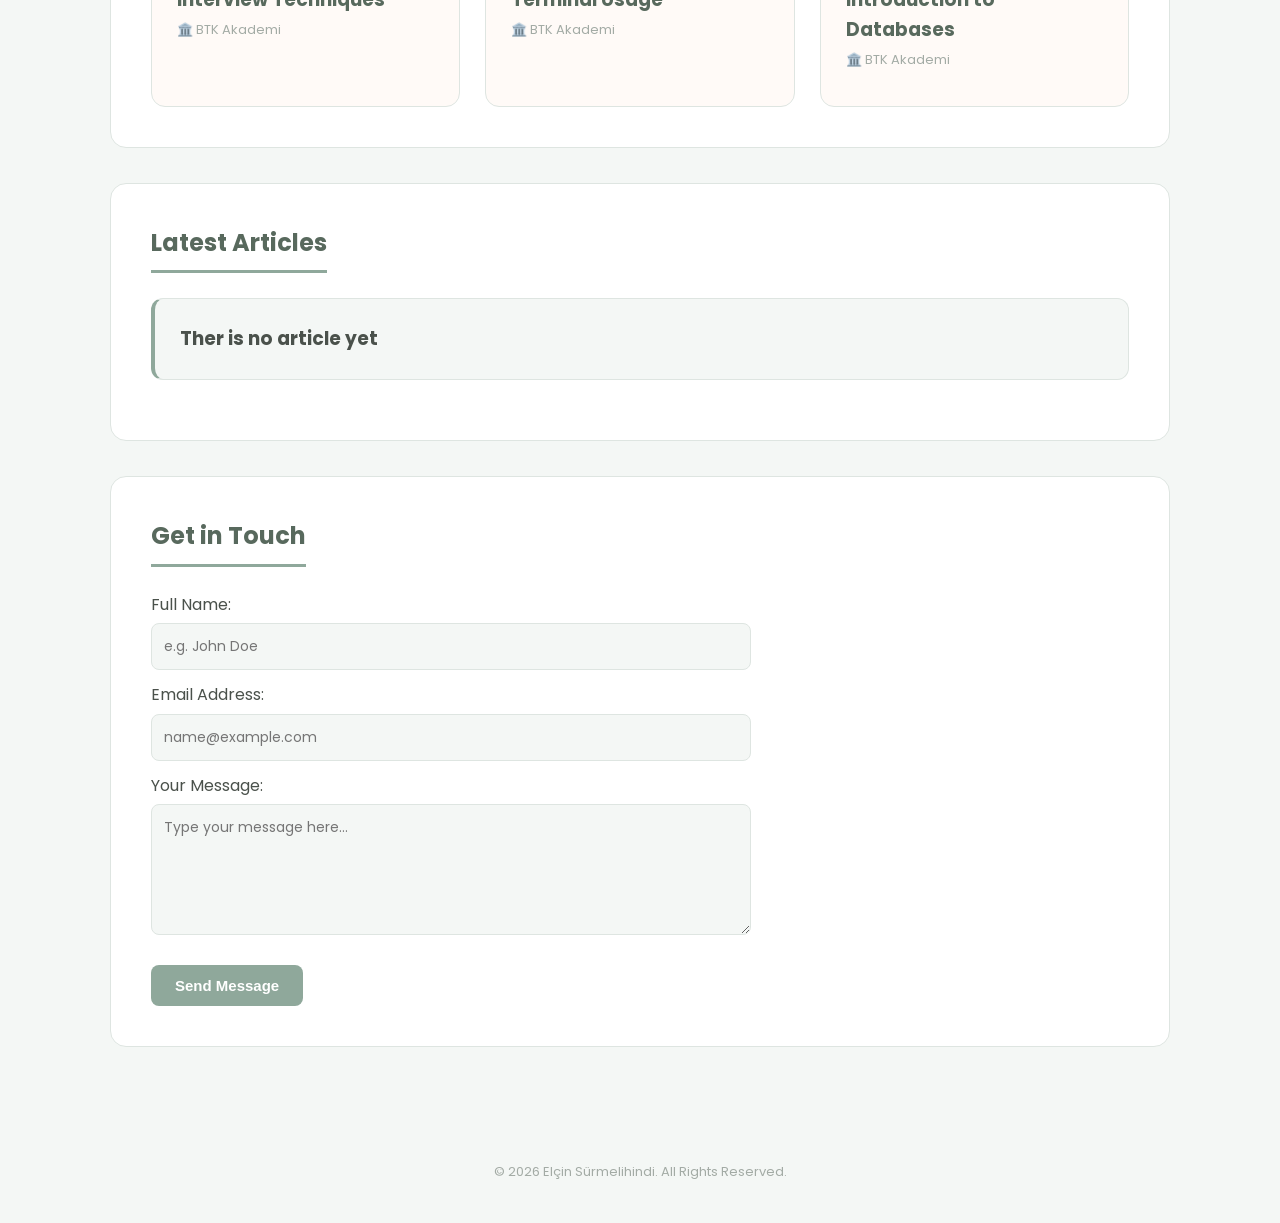
==== commit eff9a71f: "Add files via upload" ====
--- a/index.html
+++ b/index.html
@@ -8,6 +8,18 @@
     <link rel="stylesheet" href="style.css">
 </head>
 <body>
+    <div id="loading-screen">
+        <div class="spinner">
+            <div class="🤚">
+                <div class="👉"></div>
+                <div class="👉"></div>
+                <div class="👉"></div>
+                <div class="👉"></div>
+                <div class="🌴"></div>    
+                <div class="👍"></div>
+            </div>
+        </div>
+    </div>
 
     <!-- 🌐 STICKY FLOATING SOCIAL BAR -->
     <div class="sticky-social-bar">
@@ -32,12 +44,27 @@
                 <li><a href="#about" onclick="closeMobileMenu()">About Me</a></li>
                 <li><a href="#skills" onclick="closeMobileMenu()">Skills</a></li>
                 <li><a href="#portfolio" onclick="closeMobileMenu()">Projects</a></li>
-                <li><a href="#academic-services" onclick="closeMobileMenu()">Services & Notes</a></li>
                 <li><a href="#certificates" onclick="closeMobileMenu()">Certificates</a></li>
-                <li><a href="#faq" onclick="closeMobileMenu()">FAQ</a></li>
                 <li><a href="#blog" onclick="closeMobileMenu()">Blog</a></li>
                 <li><a href="#contact" onclick="closeMobileMenu()">Contact</a></li>
-                <li><button id="themeToggle" class="theme-toggle-btn">🌙 Mode</button></li>
+                <li class="nav-toggle-item">
+                    <div class="toggleWrapper">
+                        <input class="input" id="dn" type="checkbox" />
+                        <label class="toggle" for="dn">
+                            <span class="toggle__handler">
+                                <span class="crater crater--1"></span>
+                                <span class="crater crater--2"></span>
+                                <span class="crater crater--3"></span>
+                            </span>
+                            <span class="star star--1"></span>
+                            <span class="star star--2"></span>
+                            <span class="star star--3"></span>
+                            <span class="star star--4"></span>
+                            <span class="star star--5"></span>
+                            <span class="star star--6"></span>
+                        </label>
+                    </div>
+                </li>
             </ul>
         </nav>
     </header>
@@ -252,37 +279,28 @@
             navMenu.classList.remove('sidebar-active');
         };
         // Theme Engine
-        const themeToggle = document.getElementById('themeToggle');
-        if (localStorage.getItem('theme') === 'dark') {
-            document.documentElement.setAttribute('data-theme', 'dark');
-            themeToggle.innerText = "☀️ Mode";
-        }
-        themeToggle.addEventListener('click', () => {
-            let currentTheme = document.documentElement.getAttribute('data-theme');
-            if (currentTheme === 'dark') {
-                document.documentElement.removeAttribute('data-theme');
-                localStorage.setItem('theme', 'light');
-                themeToggle.innerText = "🌙 Mode";
-            } else {
-                document.documentElement.setAttribute('data-theme', 'dark');
-                localStorage.setItem('theme', 'dark');
-                themeToggle.innerText = "☀️ Mode";
-            }
-        });
-
-        // FAQ Toggle Engine
-        window.toggleFaq = function(element) { element.parentElement.classList.toggle('active'); };
-
-        // Contact Form Autofiller & Scroll
-        window.requestService = function(title, type) {
-            const messageInput = document.getElementById('contactMessage');
-            if (type === 'translation') {
-                messageInput.value = `Hi Elçin,\n\nI am reaching out regarding your professional translation service: "${title}". I would like to get more information about availability and collaboration details.`;
-            } else {
-                messageInput.value = `Hi Elçin,\n\nI am interested in your university study notes for "${title}". Could you please share the access details or the study set file with me?`;
-            }
-            document.getElementById('contact').scrollIntoView({ behavior: 'smooth' });
-        };
+     // ==================== 🌗 THEME ENGINE (NEW KRATER TOGGLE) ====================
+     const themeToggle = document.getElementById('dn');
+
+// Sayfa yüklendiğinde hafızadaki dark tercihini hatırla
+if (localStorage.getItem('theme') === 'dark') {
+    document.documentElement.setAttribute('data-theme', 'dark');
+    themeToggle.checked = true; // Butonu gece (ay) moduna getirir
+} else {
+    themeToggle.checked = false; // Butonu gündüz (güneş) moduna getirir
+}
+
+// Buton durum her değiştiğinde temayı değiştir
+themeToggle.addEventListener('change', () => {
+    if (themeToggle.checked) {
+        document.documentElement.setAttribute('data-theme', 'dark');
+        localStorage.setItem('theme', 'dark');
+    } else {
+        document.documentElement.removeAttribute('data-theme');
+        localStorage.setItem('theme', 'light');
+    }
+});
+
 
         // Modal View Details Trigger
         window.openProjectDetails = function(title, desc, tech, link) {
@@ -295,6 +313,16 @@
 
         document.getElementById('closeModal').onclick = function() { document.getElementById('projectModal').style.display = 'none'; };
         window.onclick = function(e) { if (e.target === document.getElementById('projectModal')) { document.getElementById('projectModal').style.display = 'none'; } };
+        // ==================== ⏳ LOADING SCREEN CLOSER ====================
+        window.addEventListener('load', () => {
+            const loadingScreen = document.getElementById('loading-screen');
+            setTimeout(() => {
+                loadingScreen.style.opacity = '0';
+                setTimeout(() => {
+                    loadingScreen.style.display = 'none';
+                }, 500);
+            }, 1500); // 1.5 saniye boyunca parmakların vurma ritmini izletir, sonra pürüzsüzce açılır
+        });
     </script>
 </body>
-</html>+</html>
--- a/style.css
+++ b/style.css
@@ -160,42 +160,7 @@
    /* ==========================================
       6. FAQ BÖLÜMÜ (ACCORDION)
       ========================================== */
-   .faq-item {
-       background-color: var(--bg-color);
-       border: 1px solid var(--border-color);
-       border-radius: 8px;
-       margin-bottom: 12px;
-       overflow: hidden;
-   }
-   .faq-question {
-       padding: 15px 20px;
-       font-weight: 600;
-       color: var(--title-color);
-       cursor: pointer;
-       display: flex;
-       justify-content: space-between;
-       align-items: center;
-       user-select: none;
-   }
-   .faq-answer {
-       padding: 0 20px;
-       max-height: 0;
-       overflow: hidden;
-       transition: max-height 0.3s ease, padding 0.3s ease;
-       font-size: 14px;
-       border-top: 0 solid var(--border-color);
-   }
-   .faq-item.active .faq-answer {
-       padding: 15px 20px;
-       max-height: 200px;
-       border-top: 1px solid var(--border-color);
-   }
-   .faq-icon {
-       transition: transform 0.3s ease;
-   }
-   .faq-item.active .faq-icon {
-       transform: rotate(45deg);
-   }
+
    
    /* ==========================================
       7. STICKY FLOATING SOCIAL BAR
@@ -296,83 +261,73 @@
 /* ==========================================
    📱 RESPONSIVE & MOBILE LEFT SIDEBAR SYSTEM
    ========================================== */
-   .menu-toggle-btn, .close-sidebar-btn { display: none; }
-
-   @media (max-width: 768px) {
-       /* Header elemanlarını sola doğru hizala */
-       header {
-           justify-content: flex-start !important;
-           gap: 15px; /* Üç çizgi ile isim arasındaki boşluk */
-           padding: 15px 20px;
-       }
-   
-       /* Hamburger Menü Butonunu Göster */
-       .menu-toggle-btn {
-           display: block;
-           background: none;
-           border: none;
-           font-size: 26px;
-           color: var(--title-color);
-           cursor: pointer;
-           padding: 0;
-           margin: 0;
-       }
-   
-       /* Kapatma Çarpı Butonunu Göster */
-       .close-sidebar-btn {
-           display: block;
-           background: none;
-           border: none;
-           font-size: 32px;
-           color: var(--title-color);
-           position: absolute;
-           top: 20px;
-           left: 25px;
-           cursor: pointer;
-       }
-   
-       /* Navigasyon Barını Gizle ve Gizli Sol Sidebar'a Dönüştür */
-       header nav {
-           position: fixed;
-           top: 0;
-           left: -300px;
-           width: 280px;
-           height: 100vh;
-           background-color: var(--card-bg);
-           box-shadow: 5px 0 15px rgba(0,0,0,0.05);
-           padding: 80px 40px;
-           transition: left 0.4s ease;
-           z-index: 999;
-           border-right: 1px solid var(--border-color);
-       }
-   
-       /* Menü Aktif Olduğunda Sidebar Ekranın İçine Soldan Kayarak Gelsin */
-       header nav.sidebar-active {
-           left: 0;
-       }
-   
-       /* Menü Linklerini Alt Alta Sırala */
-       nav ul {
-           flex-direction: column;
-           align-items: flex-start;
-           gap: 25px;
-       }
-   
-       nav ul li a {
-           font-size: 18px;
-           font-weight: 600;
-       }
-   
-       /* Sabit Sosyal Barı Mobilde Alt Kısma Yatay Hizala */
-       .sticky-social-bar {
-           position: static;
-           flex-direction: row;
-           justify-content: center;
-           transform: none;
-           margin-top: 20px;
-           gap: 20px;
-       }
-   }
+.menu-toggle-btn, .close-sidebar-btn { display: none; }
+
+@media (max-width: 768px) {
+    /* Header elemanlarını sola doğru hizala */
+    header {
+        justify-content: flex-start !important;
+        gap: 15px; /* Üç çizgi ile isim arasındaki boşluk */
+        padding: 15px 20px;
+    }
+
+
+
+    /* Kapatma Çarpı Butonunu Göster */
+    .close-sidebar-btn {
+        display: block;
+        background: none;
+        border: none;
+        font-size: 32px;
+        color: var(--title-color);
+        position: absolute;
+        top: 20px;
+        left: 25px;
+        cursor: pointer;
+    }
+
+    /* Navigasyon Barını Gizle ve Gizli Sol Sidebar'a Dönüştür */
+    header nav {
+        position: fixed;
+        top: 0;
+        left: -300px;
+        width: 280px;
+        height: 100vh;
+        background-color: var(--card-bg);
+        box-shadow: 5px 0 15px rgba(0,0,0,0.05);
+        padding: 80px 40px;
+        transition: left 0.4s ease;
+        z-index: 999;
+        border-right: 1px solid var(--border-color);
+    }
+
+    /* Menü Aktif Olduğunda Sidebar Ekranın İçine Soldan Kayarak Gelsin */
+    header nav.sidebar-active {
+        left: 0;
+    }
+
+    /* Menü Linklerini Alt Alta Sırala */
+    nav ul {
+        flex-direction: column;
+        align-items: flex-start;
+        gap: 25px;
+    }
+
+    nav ul li a {
+        font-size: 18px;
+        font-weight: 600;
+    }
+
+    /* Sabit Sosyal Barı Mobilde Alt Kısma Yatay Hizala */
+    .sticky-social-bar {
+        position: static;
+        flex-direction: row;
+        justify-content: center;
+        transform: none;
+        margin-top: 20px;
+        gap: 20px;
+    }
+}
 
    footer { text-align: center; padding: 40px; color: #a3aba5; font-size: 13px; }
    .social-icon-btn i {
@@ -380,4 +335,299 @@
     display: flex;
     align-items: center;
     justify-content: center;
-}+}
+/* The switch - the box around the slider */
+.switch {
+    font-size: 17px;
+    position: relative;
+    display: inline-block;
+    width: 3.5em;
+    height: 2em;
+  }
+  
+  /* Hide default HTML checkbox */
+  .switch input {
+    opacity: 0;
+    width: 0;
+    height: 0;
+  }
+  
+  /* The slider */
+  .slider {
+    --background: #28096b;
+    position: absolute;
+    cursor: pointer;
+    top: 0;
+    left: 0;
+    right: 0;
+    bottom: 0;
+    background-color: var(--background);
+    transition: .5s;
+    border-radius: 30px;
+  }
+  
+  .slider:before {
+    position: absolute;
+    content: "";
+    height: 1.4em;
+    width: 1.4em;
+    border-radius: 50%;
+    left: 10%;
+    bottom: 15%;
+    box-shadow: inset 8px -4px 0px 0px #fff000;
+    background: var(--background);
+    transition: .5s;
+  }
+  
+  input:checked + .slider {
+    background-color: #522ba7;
+  }
+  
+  input:checked + .slider:before {
+    transform: translateX(100%);
+    box-shadow: inset 15px -4px 0px 15px #fff000;
+  }
+/* ==================== 🌗 UIVERSE KRATER TOGGLE ==================== */
+.nav-toggle-item {
+    display: flex;
+    align-items: center;
+    justify-content: center;
+    padding-left: 15px;
+  }
+  
+  .toggleWrapper {
+    overflow: hidden;
+    display: inline-block;
+    position: relative;
+  }
+  
+  .toggleWrapper .input {
+    position: absolute;
+    left: -99em;
+  }
+  
+  .toggle {
+    cursor: pointer;
+    display: inline-block;
+    position: relative;
+    width: 75px; /* Menüye sığması için hafif küçültüldü */
+    height: 40px;
+    background-color: #83d8ff;
+    border-radius: 84px;
+    transition: background-color 200ms cubic-bezier(0.445, 0.05, 0.55, 0.95);
+  }
+  
+  .toggle__handler {
+    display: inline-block;
+    position: relative;
+    z-index: 1;
+    top: 3px;
+    left: 3px;
+    width: 34px;
+    height: 34px;
+    background-color: #ffcf96;
+    border-radius: 50px;
+    box-shadow: 0 2px 6px rgba(0, 0, 0, 0.3);
+    transition: all 400ms cubic-bezier(0.68, -0.55, 0.265, 1.55);
+    transform: rotate(-45deg);
+  }
+  
+  .toggle__handler .crater {
+    position: absolute;
+    background-color: #e8cda5;
+    opacity: 0;
+    transition: opacity 200ms ease-in-out;
+    border-radius: 100%;
+  }
+  
+  .toggle__handler .crater--1 { top: 14px; left: 8px; width: 4px; height: 4px; }
+  .toggle__handler .crater--2 { top: 22px; left: 18px; width: 5px; height: 5px; }
+  .toggle__handler .crater--3 { top: 8px; left: 20px; width: 6px; height: 6px; }
+  
+  .star {
+    position: absolute;
+    background-color: #fff;
+    transition: all 300ms cubic-bezier(0.445, 0.05, 0.55, 0.95);
+    border-radius: 50%;
+  }
+  
+  .star--1 { top: 8px; left: 30px; z-index: 0; width: 25px; height: 3px; }
+  .star--2 { top: 15px; left: 24px; z-index: 1; width: 25px; height: 3px; }
+  .star--3 { top: 22px; left: 35px; z-index: 0; width: 25px; height: 3px; }
+  
+  .star--4, .star--5, .star--6 {
+    opacity: 0;
+    transition: all 300ms 0 cubic-bezier(0.445, 0.05, 0.55, 0.95);
+  }
+  
+  .star--4 { top: 12px; left: 9px; z-index: 0; width: 2px; height: 2px; transform: translate3d(3px, 0, 0); }
+  .star--5 { top: 24px; left: 14px; z-index: 0; width: 3px; height: 3px; transform: translate3d(3px, 0, 0); }
+  .star--6 { top: 28px; left: 22px; z-index: 0; width: 2px; height: 2px; transform: translate3d(3px, 0, 0); }
+  
+  .input:checked + .toggle { background-color: #749dd6; }
+  
+  .input:checked + .toggle .toggle__handler {
+    background-color: #ffe5b5;
+    transform: translate3d(35px, 0, 0) rotate(0);
+  }
+  
+  .input:checked + .toggle .toggle__handler .crater { opacity: 1; }
+  .input:checked + .toggle .star--1 { width: 2px; height: 2px; }
+  .input:checked + .toggle .star--2 { width: 4px; height: 4px; transform: translate3d(-5px, 0, 0); }
+  .input:checked + .toggle .star--3 { width: 2px; height: 2px; transform: translate3d(-7px, 0, 0); }
+  
+  .input:checked + .toggle .star--4,
+  .input:checked + .toggle .star--5,
+  .input:checked + .toggle .star--6 {
+    opacity: 1;
+    transform: translate3d(0, 0, 0);
+  }
+  
+  .input:checked + .toggle .star--4 { transition: all 300ms 200ms cubic-bezier(0.445, 0.05, 0.55, 0.95); }
+  .input:checked + .toggle .star--5 { transition: all 300ms 300ms cubic-bezier(0.445, 0.05, 0.55, 0.95); }
+  .input:checked + .toggle .star--6 { transition: all 300ms 400ms cubic-bezier(0.445, 0.05, 0.55, 0.95); }
+  /* ==================== ⏳ UIVERSE TAP HAND LOADING SCREEN ==================== */
+#loading-screen {
+    position: fixed;
+    top: 0;
+    left: 0;
+    width: 100%;
+    height: 100vh;
+    background-color: #0a0b0f; /* Sitenin arka plan rengiyle tam uyumlu */
+    z-index: 99999;
+    display: flex;
+    justify-content: center;
+    align-items: center;
+    transition: opacity 0.5s ease;
+  }
+  
+  .🤚 {
+    --skin-color: #d7cd79; /* Portfolyonun imza mavi/mor rengine uyarlandı */
+    --tap-speed: 0.6s;
+    --tap-stagger: 0.1s;
+    position: relative;
+    width: 80px;
+    height: 60px;
+  }
+  
+  .🤚:before {
+    content: '';
+    display: block;
+    width: 180%;
+    height: 75%;
+    position: absolute;
+    top: 70%;
+    right: 20%;
+    background-color: black;
+    border-radius: 40px 10px;
+    filter: blur(10px);
+    opacity: 0.3;
+  }
+  
+  .🌴 {
+    display: block;
+    width: 100%;
+    height: 100%;
+    position: absolute;
+    top: 0;
+    left: 0;
+    background-color: var(--skin-color);
+    border-radius: 10px 40px;
+  }
+  
+  .👍 {
+    position: absolute;
+    width: 120%;
+    height: 38px;
+    background-color: var(--skin-color);
+    bottom: -18%;
+    right: 1%;
+    transform-origin: calc(100% - 20px) 20px;
+    transform: rotate(-20deg);
+    border-radius: 30px 20px 20px 10px;
+    border-bottom: 2px solid rgba(0, 0, 0, 0.1);
+    border-left: 2px solid rgba(0, 0, 0, 0.1);
+  }
+  
+  .👍:after {
+    width: 20%;
+    height: 60%;
+    content: '';
+    background-color: rgba(255, 255, 255, 0.3);
+    position: absolute;
+    bottom: -8%;
+    left: 5px;
+    border-radius: 60% 10% 10% 30%;
+    border-right: 2px solid rgba(0, 0, 0, 0.05);
+  }
+  
+  .👉 {
+    position: absolute;
+    width: 80%;
+    height: 35px;
+    background-color: var(--skin-color);
+    bottom: 32%;
+    right: 64%;
+    transform-origin: 100% 20px;
+    animation-duration: calc(var(--tap-speed) * 2);
+    animation-timing-function: ease-in-out;
+    animation-iteration-count: infinite;
+    transform: rotate(10deg);
+  }
+  
+  .👉:before {
+    content: '';
+    position: absolute;
+    width: 140%;
+    height: 30px;
+    background-color: var(--skin-color);
+    bottom: 8%;
+    right: 65%;
+    transform-origin: calc(100% - 20px) 20px;
+    transform: rotate(-60deg);
+    border-radius: 20px;
+  }
+  
+  .👉:nth-child(1) {
+    animation-delay: 0;
+    filter: brightness(70%);
+    animation-name: tap-upper-1;
+  }
+  
+  .👉:nth-child(2) {
+    animation-delay: var(--tap-stagger);
+    filter: brightness(80%);
+    animation-name: tap-upper-2;
+  }
+  
+  .👉:nth-child(3) {
+    animation-delay: calc(var(--tap-stagger) * 2);
+    filter: brightness(90%);
+    animation-name: tap-upper-3;
+  }
+  
+  .👉:nth-child(4) {
+    animation-delay: calc(var(--tap-stagger) * 3);
+    filter: brightness(100%);
+    animation-name: tap-upper-4;
+  }
+  
+  @keyframes tap-upper-1 {
+    0%, 50%, 100% { transform: rotate(10deg) scale(0.4); }
+    40% { transform: rotate(50deg) scale(0.4); }
+  }
+  
+  @keyframes tap-upper-2 {
+    0%, 50%, 100% { transform: rotate(10deg) scale(0.6); }
+    40% { transform: rotate(50deg) scale(0.6); }
+  }
+  
+  @keyframes tap-upper-3 {
+    0%, 50%, 100% { transform: rotate(10deg) scale(0.8); }
+    40% { transform: rotate(50deg) scale(0.8); }
+  }
+  
+  @keyframes tap-upper-4 {
+    0%, 50%, 100% { transform: rotate(10deg) scale(1); }
+    40% { transform: rotate(50deg) scale(1); }
+  }
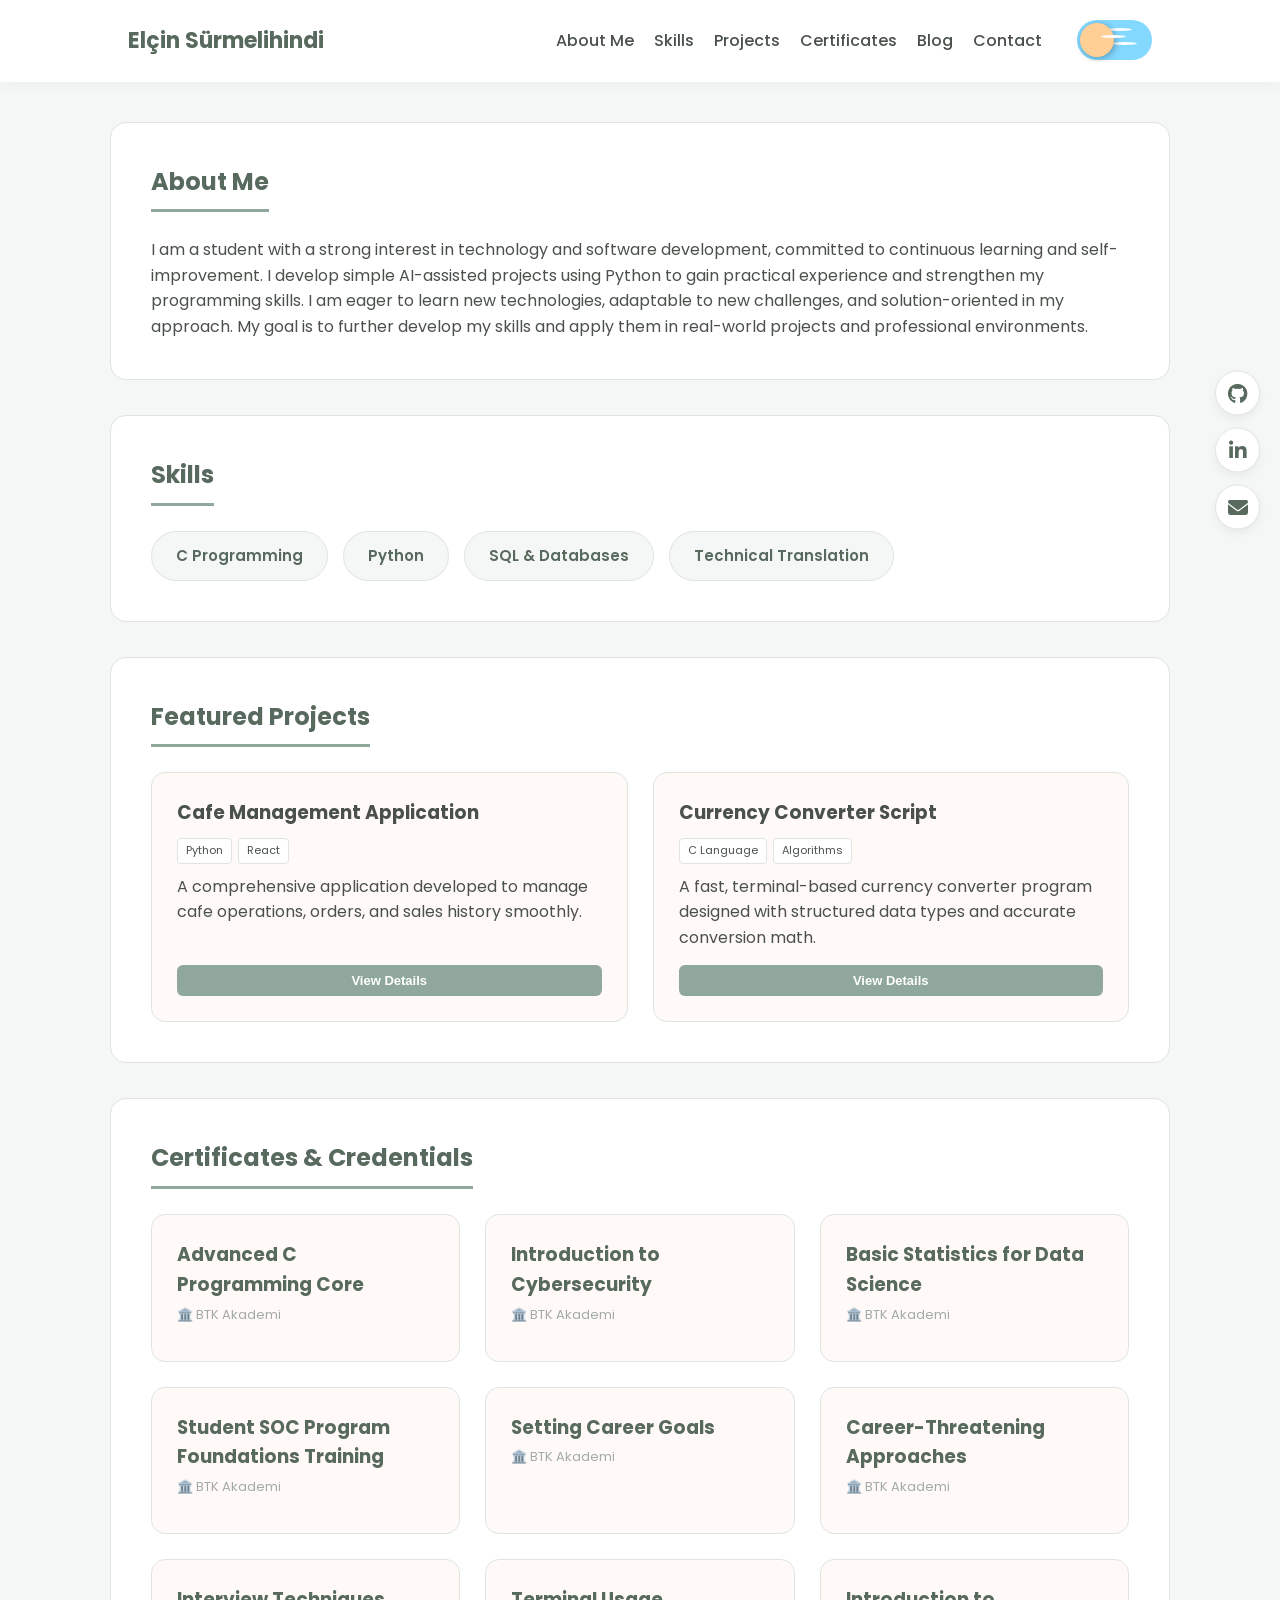
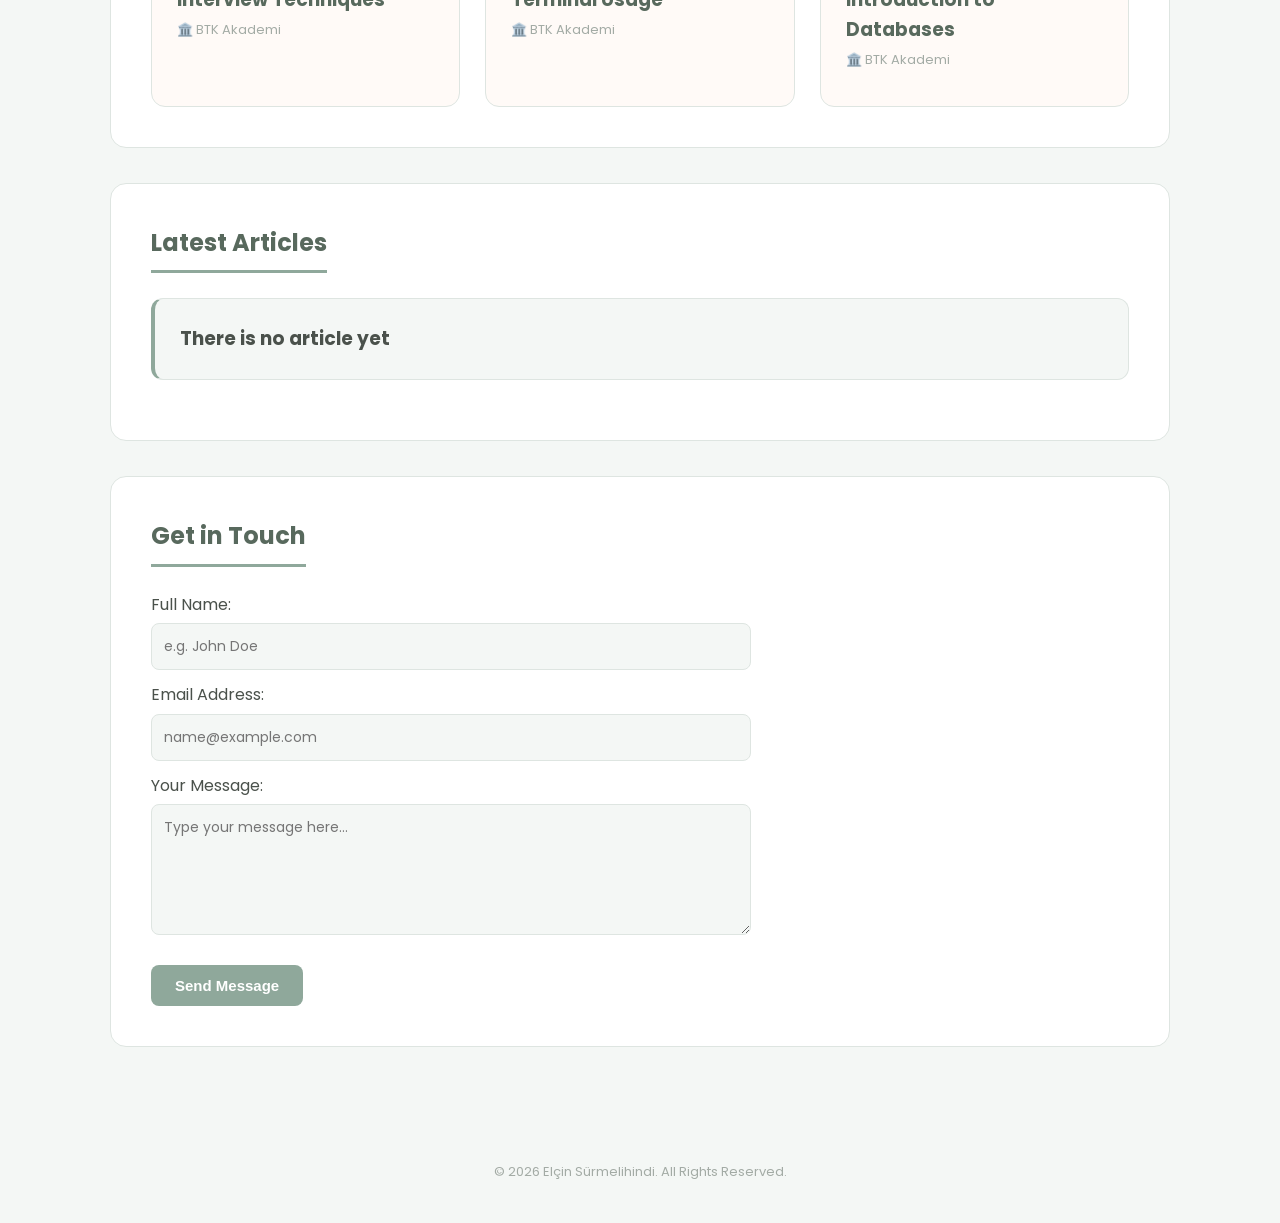
==== commit 6475e965: "Add files via upload" ====
--- a/index.html
+++ b/index.html
@@ -3,6 +3,7 @@
 <head>
     <meta charset="UTF-8">
     <meta name="viewport" content="width=device-width, initial-scale=1.0">
+    <button id="menuToggle" class="menu-toggle-btn" aria-label="Open Menu">☰</button>
     <title>Elçin Sürmelihindi | Professional Portfolio</title>
     <link rel="stylesheet" href="https://cdnjs.cloudflare.com/ajax/libs/font-awesome/6.4.0/css/all.min.css">
     <link rel="stylesheet" href="style.css">
@@ -26,9 +27,9 @@
         <a href="https://github.com/eesurmelihindi" target="_blank" class="social-icon-btn" title="GitHub">
             <i class="fab fa-github"></i>
         </a>
-        <a href="https://linkedin.com" target="_blank" class="social-icon-btn" title="LinkedIn">
-            <i class="fab fa-linkedin-in"></i>
-        </a>
+     <a href="https://www.linkedin.com/in/eesurmelihindi/" target="_blank" class="social-icon-btn" title="LinkedIn">
+    <i class="fab fa-linkedin-in"></i>
+</a>
         <a href="#contact" class="social-icon-btn" title="Email">
             <i class="fas fa-envelope"></i>
         </a>
@@ -47,7 +48,7 @@
                 <li><a href="#certificates" onclick="closeMobileMenu()">Certificates</a></li>
                 <li><a href="#blog" onclick="closeMobileMenu()">Blog</a></li>
                 <li><a href="#contact" onclick="closeMobileMenu()">Contact</a></li>
-                <li class="nav-toggle-item">
+                <li class="nav-toggle-item mobile-visible-toggle">
                     <div class="toggleWrapper">
                         <input class="input" id="dn" type="checkbox" />
                         <label class="toggle" for="dn">
@@ -213,7 +214,7 @@
                 <!-- BLOG POST 1 -->
                 <article>
                    
-                    <h3>Ther is no article yet</h3>
+                    <h3>There is no article yet</h3>
                 </article>
 
                 <!-- 💡 NEW BLOG ARTICLES CAN BE ADDED HERE AS AN <article> TO SHOW LIVE TO EVERYONE -->
@@ -260,23 +261,36 @@
 
     <script>
         // ==================== 📱 MOBİL SİDEBAR MOTORU ====================
+        // ==================== 📱 MOBİL SİDEBAR MOTORU (GÜÇLENDİRİLDİ) ====================
         const navMenu = document.getElementById('navMenu');
         const menuToggle = document.getElementById('menuToggle');
         const closeSidebar = document.getElementById('closeSidebar');
 
-        // Menüyü Aç
-        menuToggle.addEventListener('click', () => {
-            navMenu.classList.add('sidebar-active');
-        });
+        // Menüyü Aç (Hem tıklama hem de mobilde dokunma algılayıcı eklendi)
+        if (menuToggle) {
+            const openMenu = (e) => {
+                e.preventDefault();
+                navMenu.classList.add('sidebar-active');
+            };
+            menuToggle.addEventListener('click', openMenu);
+            menuToggle.addEventListener('touchstart', openMenu, { passive: false });
+        }
 
         // Menüyü Kapat
-        closeSidebar.addEventListener('click', () => {
-            navMenu.classList.remove('sidebar-active');
-        });
+        if (closeSidebar) {
+            const hideMenu = (e) => {
+                e.preventDefault();
+                navMenu.classList.remove('sidebar-active');
+            };
+            closeSidebar.addEventListener('click', hideMenu);
+            closeSidebar.addEventListener('touchstart', hideMenu, { passive: false });
+        }
 
         // Menü linklerine tıklanınca sidebar otomatik kapansın
         window.closeMobileMenu = function() {
-            navMenu.classList.remove('sidebar-active');
+            if (navMenu) {
+                navMenu.classList.remove('sidebar-active');
+            }
         };
         // Theme Engine
      // ==================== 🌗 THEME ENGINE (NEW KRATER TOGGLE) ====================
@@ -314,14 +328,19 @@
         document.getElementById('closeModal').onclick = function() { document.getElementById('projectModal').style.display = 'none'; };
         window.onclick = function(e) { if (e.target === document.getElementById('projectModal')) { document.getElementById('projectModal').style.display = 'none'; } };
         // ==================== ⏳ LOADING SCREEN CLOSER ====================
-        window.addEventListener('load', () => {
+     // ==================== ⏳ LOADING SCREEN CLOSER (DÜZELTİLDİ) ====================
+     window.addEventListener('load', () => {
             const loadingScreen = document.getElementById('loading-screen');
+            
             setTimeout(() => {
                 loadingScreen.style.opacity = '0';
+                
+                // ⚠️ KRİTİK HATA BURADAYDI: display: none komutu opacity bittikten sonra çalışmalı
                 setTimeout(() => {
                     loadingScreen.style.display = 'none';
-                }, 500);
-            }, 1500); // 1.5 saniye boyunca parmakların vurma ritmini izletir, sonra pürüzsüzce açılır
+                }, 500); 
+                
+            }, 1500); // 1.5 saniye parmak animasyonunu izletir
         });
     </script>
 </body>
--- a/style.css
+++ b/style.css
@@ -630,4 +630,99 @@
   @keyframes tap-upper-4 {
     0%, 50%, 100% { transform: rotate(10deg) scale(1); }
     40% { transform: rotate(50deg) scale(1); }
+  }
+  /* ==================== 📱 MOBİL İÇİN TOGGLE HİZALAMA DÜZELTMESİ ==================== */
+@media (max-width: 768px) {
+    #navMenu ul {
+      display: flex !important;
+      flex-direction: column !important;
+      align-items: center !important;
+      gap: 15px !important;
+    }
+  
+    .nav-toggle-item.mobile-visible-toggle {
+      display: flex !important;
+      visibility: visible !important;
+      opacity: 1 !important;
+      padding: 10px 0 !important;
+      width: 100% !important;
+      justify-content: center !important;
+    }
+  
+    .toggleWrapper {
+      position: relative !important;
+      left: 0 !important;
+      top: 0 !important;
+      transform: none !important;
+    }
+  }
+  /* ==================== 📱 MOBİL HEADER VE MENÜ BUTONU DÜZELTMESİ ==================== */
+@media (max-width: 768px) {
+    header {
+      display: flex !important;
+      align-items: center !important;
+      justify-content: space-between !important;
+      padding: 10px 20px !important;
+      position: relative !important;
+      min-height: 60px !important;
+      background-color: transparent !important; /* Arka plan çakışmalarını önler */
+    }
+  
+    /* ☰ Açma butonunun mobilde kaybolmasını engeller */
+    .menu-toggle-btn {
+      display: block !important;
+      position: static !important; /* Yukarı kaçmasını önler, header içine sabitler */
+      font-size: 24px !important;
+      color: var(--text-color, #333) !important; /* Temana göre butonun görünür olmasını sağlar */
+      background: none !important;
+      border: none !important;
+      cursor: pointer !important;
+      z-index: 1000 !important;
+    }
+  
+    /* Başlığın yerini dengeler */
+    header h1 {
+      font-size: 20px !important;
+      margin: 0 !important;
+      text-align: center !important;
+      flex-grow: 1 !important;
+    }
+  
+    /* Uiverse toggle elementinin mobil dikey menüde taşmasını engeller */
+    .nav-toggle-item {
+      margin-top: 20px !important;
+      list-style: none !important;
+    }
+  }
+  /* ==================== 📱 HAMBURGER MENÜ BUTONU ZORLA GÖSTERME ==================== */
+@media (max-width: 768px) {
+    header {
+      display: flex !important;
+      align-items: center !important;
+      justify-content: space-between !important;
+      min-height: 60px !important;
+      padding: 10px 20px !important;
+      position: relative !important;
+    }
+  
+    .menu-toggle-btn {
+      display: block !important;          /* Mobilde zorla görünür yap */
+      visibility: visible !important;    /* Gizliliği kaldır */
+      opacity: 1 !important;             /* Şeffaflığı sıfırla */
+      font-size: 28px !important;        /* Butonu belirginleştir */
+      color: #5b6bff !important;         /* Senin o tatlı imza mavi/mor renginle parlasın */
+      background: none !important;
+      border: none !important;
+      cursor: pointer !important;
+      position: absolute !important;     /* Sol köşeye sabitleyelim */
+      left: 20px !important;
+      top: 50% !important;
+      transform: translateY(-50%) !important;
+      z-index: 9999 !important;          /* En üst katmana al */
+    }
+  
+    header h1 {
+      margin-left: 50px !important;      /* Başlık butonun üstüne binmesin diye kaydır */
+      font-size: 20px !important;
+    }
   }
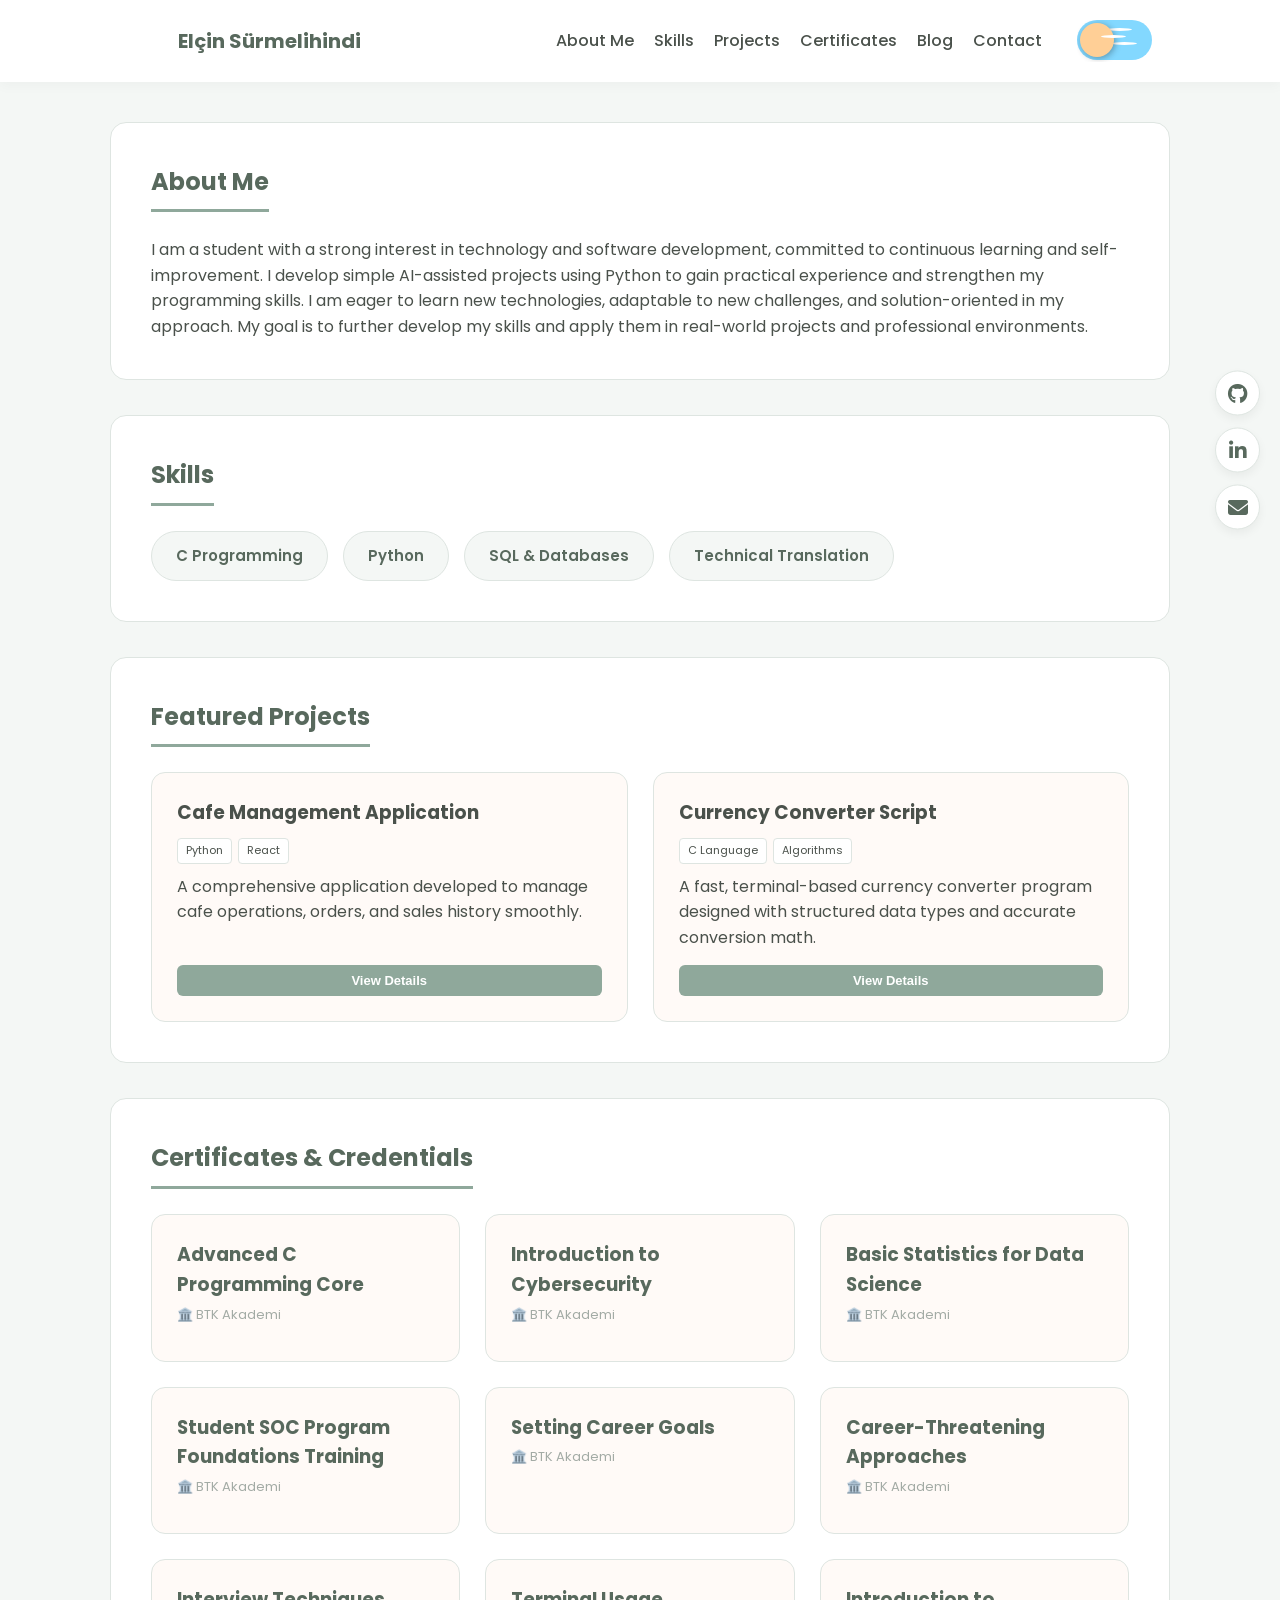
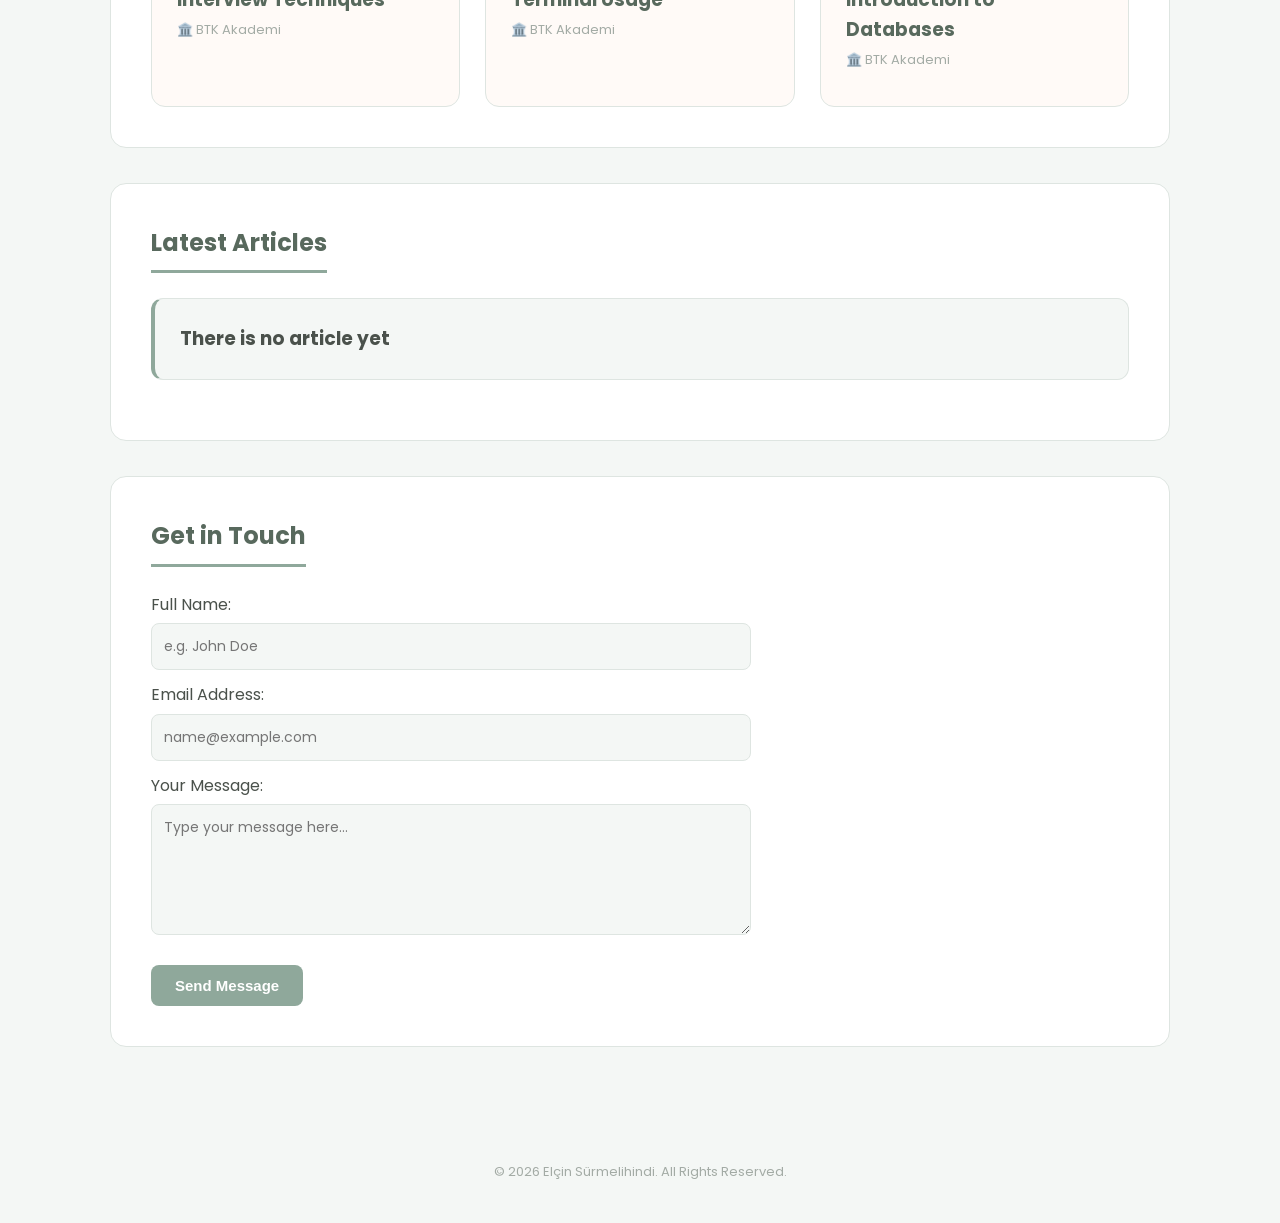
==== commit c38c7656: "Add files via upload" ====
--- a/index.html
+++ b/index.html
@@ -3,7 +3,6 @@
 <head>
     <meta charset="UTF-8">
     <meta name="viewport" content="width=device-width, initial-scale=1.0">
-    <button id="menuToggle" class="menu-toggle-btn" aria-label="Open Menu">☰</button>
     <title>Elçin Sürmelihindi | Professional Portfolio</title>
     <link rel="stylesheet" href="https://cdnjs.cloudflare.com/ajax/libs/font-awesome/6.4.0/css/all.min.css">
     <link rel="stylesheet" href="style.css">
--- a/style.css
+++ b/style.css
@@ -695,6 +695,7 @@
     }
   }
   /* ==================== 📱 HAMBURGER MENÜ BUTONU ZORLA GÖSTERME ==================== */
+/* ==================== 📱 MOBİL HAMBURGER TEKE DÜŞÜRME VE HİZALAMA ==================== */
 @media (max-width: 768px) {
     header {
       display: flex !important;
@@ -705,24 +706,57 @@
       position: relative !important;
     }
   
-    .menu-toggle-btn {
-      display: block !important;          /* Mobilde zorla görünür yap */
-      visibility: visible !important;    /* Gizliliği kaldır */
-      opacity: 1 !important;             /* Şeffaflığı sıfırla */
-      font-size: 28px !important;        /* Butonu belirginleştir */
-      color: #5b6bff !important;         /* Senin o tatlı imza mavi/mor renginle parlasın */
+    /* Sadece bizim HTML'e eklediğimiz esas butona dokunuyoruz, kopyaları eziyoruz */
+    header > .menu-toggle-btn {
+      display: block !important;
+      visibility: visible !important;
+      opacity: 1 !important;
+      font-size: 28px !important;
+      color: #5b6bff !important; /* Şık imza mavi rengimiz */
       background: none !important;
       border: none !important;
       cursor: pointer !important;
-      position: absolute !important;     /* Sol köşeye sabitleyelim */
+      position: absolute !important;
       left: 20px !important;
       top: 50% !important;
       transform: translateY(-50%) !important;
-      z-index: 9999 !important;          /* En üst katmana al */
-    }
+      z-index: 9999 !important;
+    }
+  
+    /* Eğer sistemde başka bir görünmez kopya buton varsa onu tamamen gizle */
+    header .menu-toggle-btn:not(header > .menu-toggle-btn) {
+      display: none !important;
+    }
+  
+    header h1 {
+      margin-left: 50px !important;
+      font-size: 20px !important;
+    }
+  }
   
     header h1 {
       margin-left: 50px !important;      /* Başlık butonun üstüne binmesin diye kaydır */
       font-size: 20px !important;
     }
+  
+  /* ==================== 📱 MOBİL SİDEBAR İÇİN TOGGLE GÖRÜNÜRLÜK AYARI ==================== */
+/* ==================== 📱 MOBİL HAMBURGER TEK BUTON AYARI ==================== */
+@media (max-width: 768px) {
+    header {
+      display: flex !important;
+      align-items: center !important;
+      justify-content: space-between !important;
+      min-height: 60px !important;
+      padding: 10px 20px !important;
+    }
+  
+    /* Sadece en tepedeki beyaz hamburger butonunu hizalar */
+    .menu-toggle-btn {
+      display: block !important;
+      font-size: 28px !important;
+      color: #fff !important; /* Üst barda beyaz renkte net parlasın */
+      background: none !important;
+      border: none !important;
+      cursor: pointer !important;
+    }
   }
